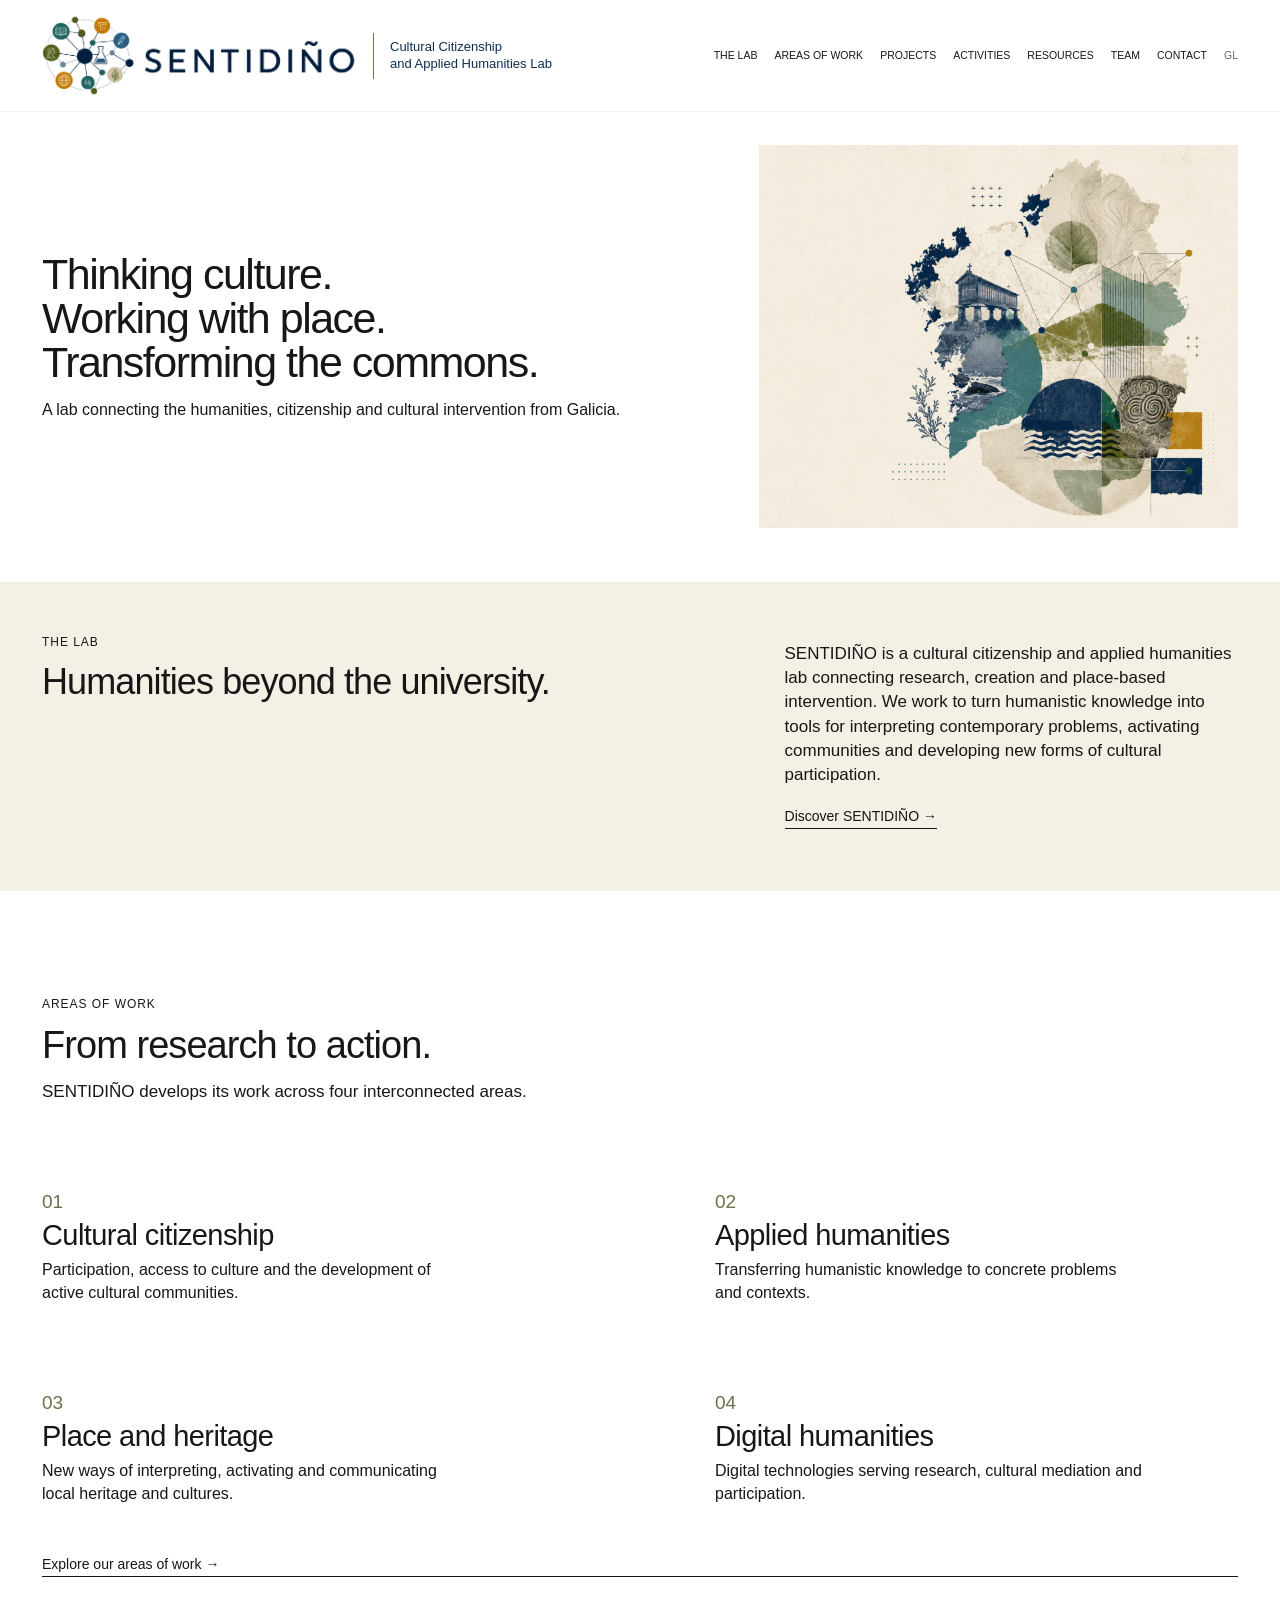
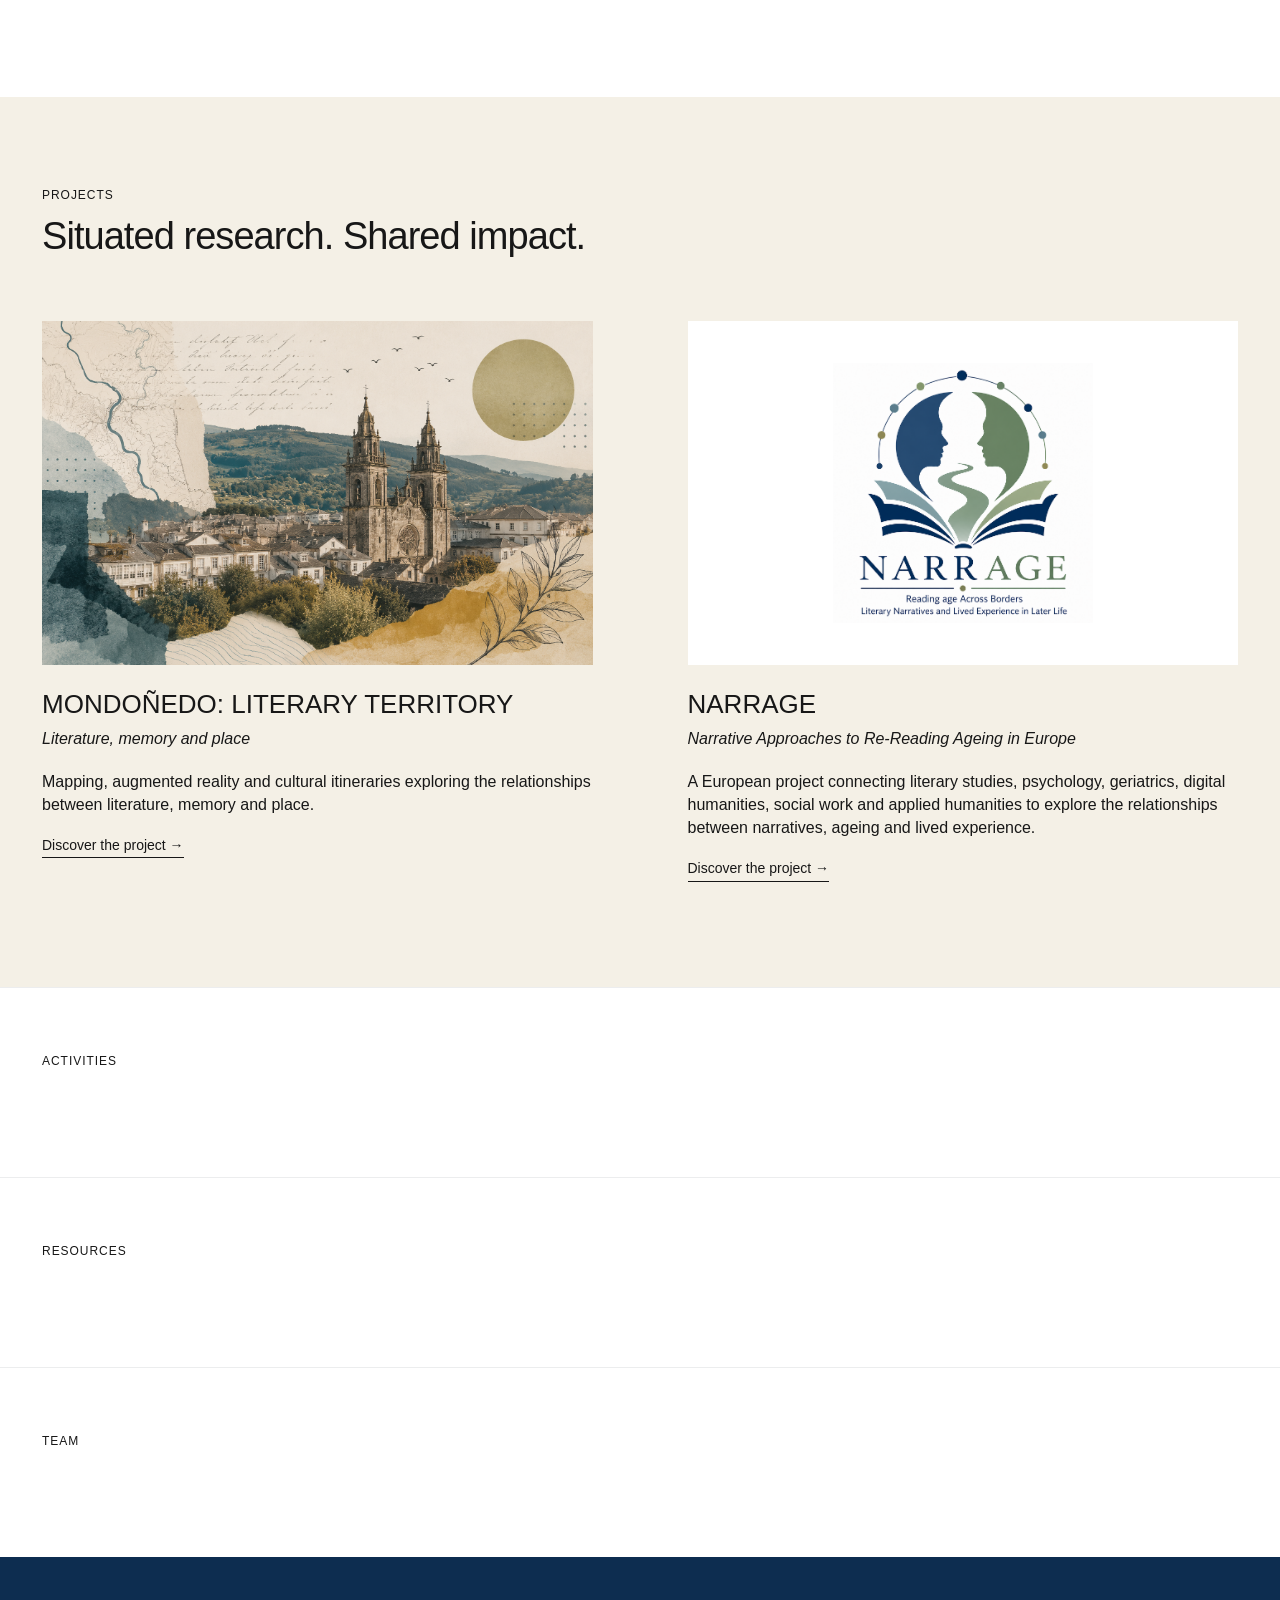
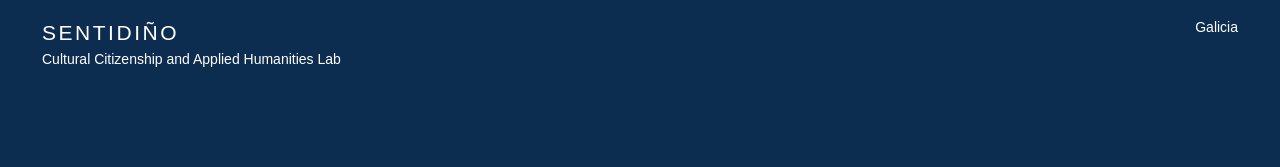
==== en/index.html @ 8ce0cb15 "Add English version" ====
<!DOCTYPE html>
<html lang="en">

<head>
  <meta charset="UTF-8">
  <meta name="viewport" content="width=device-width, initial-scale=1.0">

  <title>SENTIDIÑO | Cultural Citizenship and Applied Humanities Lab</title>

  <meta
    name="description"
    content="SENTIDIÑO is a cultural citizenship and applied humanities lab connecting research, creation and place-based intervention."
  >

  <link rel="canonical" href="https://sentidinholab.github.io/en/">

  <link
    rel="alternate"
    hreflang="gl"
    href="https://sentidinholab.github.io/"
  >

  <link
    rel="alternate"
    hreflang="en"
    href="https://sentidinholab.github.io/en/"
  >

  <link rel="stylesheet" href="../styles.css">
</head>


<body>

  <!-- =====================================================
       HEADER
       ===================================================== -->

  <header class="site-header">

    <div class="header-inner">

      <a
        class="brand"
        href="#home"
        aria-label="SENTIDIÑO — Home"
      >

        <img
          class="brand-logo"
          src="../assets/images/Logo_SENTIDINO_marca_final.png"
          alt="SENTIDIÑO"
        >

        <span
          class="brand-divider"
          aria-hidden="true"
        ></span>

        <span class="brand-subtitle">
          Cultural Citizenship<br>
          and Applied Humanities Lab
        </span>

      </a>


      <nav
        class="main-nav"
        aria-label="Main navigation"
      >

        <a href="#laboratory">
          THE LAB
        </a>

        <a href="#work">
          AREAS OF WORK
        </a>

        <a href="#projects">
          PROJECTS
        </a>

        <a href="#activities">
          ACTIVITIES
        </a>

        <a href="#resources">
          RESOURCES
        </a>

        <a href="#team">
          TEAM
        </a>

        <a href="#contact">
          CONTACT
        </a>

        <a
          href="../"
          class="language"
          aria-label="Versión en galego"
        >
          GL
        </a>

      </nav>

    </div>

  </header>


  <!-- =====================================================
       MAIN CONTENT
       ===================================================== -->

  <main id="home">


    <!-- ===================================================
         HERO
         =================================================== -->

    <section class="hero">

      <div class="hero-text">

        <h1>

          <span class="hero-line">
            Thinking culture.
          </span>

          <span class="hero-line">
            Working with place.
          </span>

          <span class="hero-line">
            Transforming the commons.
          </span>

        </h1>

        <p>
          A lab connecting the humanities, citizenship and cultural intervention
          from Galicia.
        </p>

      </div>


      <div class="hero-visual">

        <img
          class="hero-image"
          src="../assets/images/hero-galicia.png"
          alt="Visual collage on culture, place and the humanities in Galicia"
        >

      </div>

    </section>


    <!-- ===================================================
         THE LAB
         =================================================== -->

    <section
      id="laboratory"
      class="section section-tinted laboratory-section"
    >

      <div class="section-heading">

        <p class="eyebrow">
          THE LAB
        </p>

        <h2>
          Humanities beyond the university.
        </h2>

      </div>


      <div class="section-content">

        <p>
          SENTIDIÑO is a cultural citizenship and applied humanities lab
          connecting research, creation and place-based intervention.
          We work to turn humanistic knowledge into tools for interpreting
          contemporary problems, activating communities and developing
          new forms of cultural participation.
        </p>

        <a
          class="text-link"
          href="#laboratory"
        >
          Discover SENTIDIÑO →
        </a>

      </div>

    </section>


    <!-- ===================================================
         AREAS OF WORK
         =================================================== -->

    <section
      id="work"
      class="section work-section"
    >

      <div class="section-intro">

        <p class="eyebrow">
          AREAS OF WORK
        </p>

        <h2>
          From research to action.
        </h2>

        <p>
          SENTIDIÑO develops its work across four interconnected areas.
        </p>

      </div>


      <div class="work-grid">

        <article class="work-item">

          <span class="number">
            01
          </span>

          <h3>
            Cultural citizenship
          </h3>

          <p>
            Participation, access to culture and the development of active cultural communities.
          </p>

        </article>


        <article class="work-item">

          <span class="number">
            02
          </span>

          <h3>
            Applied humanities
          </h3>

          <p>
            Transferring humanistic knowledge to concrete problems and contexts.
          </p>

        </article>


        <article class="work-item">

          <span class="number">
            03
          </span>

          <h3>
            Place and heritage
          </h3>

          <p>
            New ways of interpreting, activating and communicating local heritage and cultures.
          </p>

        </article>


        <article class="work-item">

          <span class="number">
            04
          </span>

          <h3>
            Digital humanities
          </h3>

          <p>
            Digital technologies serving research, cultural mediation and participation.
          </p>

        </article>

      </div>


      <a
        class="text-link"
        href="#work"
      >
        Explore our areas of work →
      </a>

    </section>


    <!-- ===================================================
         PROJECTS
         =================================================== -->

    <section
      id="projects"
      class="section section-tinted projects-section"
    >

      <div class="section-intro">

        <p class="eyebrow">
          PROJECTS
        </p>

        <h2>
          Situated research. Shared impact.
        </h2>

      </div>


      <div class="projects-grid">


        <!-- MONDOÑEDO -->

        <article class="project">

          <img
            class="project-image mondo"
            src="../assets/images/mondonhedo.jpg"
            alt="Mondoñedo: Literary Territory"
            loading="lazy"
          >

          <h3>
            MONDOÑEDO: LITERARY TERRITORY
          </h3>

          <p class="project-subtitle">
            Literature, memory and place
          </p>

          <p>
            Mapping, augmented reality and cultural itineraries
            exploring the relationships between literature, memory and place.
          </p>

          <a
            class="text-link"
            href="#projects"
          >
            Discover the project →
          </a>

        </article>


        <!-- NARRAGE -->

        <article class="project">

          <img
            class="project-image narrage"
            src="../assets/images/Logo_NARRAGE.png"
            alt="NARRAGE — Narrative Approaches to Re-Reading Ageing in Europe"
            loading="lazy"
          >

          <h3>
            NARRAGE
          </h3>

          <p class="project-subtitle">
            Narrative Approaches to Re-Reading Ageing in Europe
          </p>

          <p>
            A European project connecting literary studies, psychology,
            geriatrics, digital humanities, social work and applied humanities
            to explore the relationships between narratives, ageing and lived experience.
          </p>

          <a
            class="text-link"
            href="#projects"
          >
            Discover the project →
          </a>

        </article>

      </div>

    </section>


    <!-- ===================================================
         ACTIVITIES
         =================================================== -->

    <section
      id="activities"
      class="placeholder-section"
    >

      <p class="eyebrow">
        ACTIVITIES
      </p>

    </section>


    <!-- ===================================================
         RESOURCES
         =================================================== -->

    <section
      id="resources"
      class="placeholder-section"
    >

      <p class="eyebrow">
        RESOURCES
      </p>

    </section>


    <!-- ===================================================
         TEAM
         =================================================== -->

    <section
      id="team"
      class="placeholder-section"
    >

      <p class="eyebrow">
        TEAM
      </p>

    </section>

  </main>


  <!-- =====================================================
       FOOTER
       ===================================================== -->

  <footer
    id="contact"
    class="site-footer"
  >

    <div>

      <strong>
        SENTIDIÑO
      </strong>

      <br>

      Cultural Citizenship and Applied Humanities Lab

    </div>


    <div>
      Galicia
    </div>

  </footer>


</body>

</html>
---- styles.css ----
/* =========================================================
   SENTIDIÑO
   Laboratorio de cidadanía cultural e humanidades aplicadas
   ========================================================= */

:root {
  --text: #171717;
  --muted: #68706a;

  --cream: #f4f0e6;

  --olive: #69744c;
  --teal: #477b78;
  --ochre: #c48b1e;
  --navy: #0d2d50;

  --max-width: 1360px;
  --side-padding: 42px;
}


/* =========================================================
   RESET
   ========================================================= */

*,
*::before,
*::after {
  box-sizing: border-box;
}

html {
  scroll-behavior: smooth;
}

body {
  margin: 0;
  color: var(--text);
  background: #ffffff;

  font-family:
    "Avenir Next",
    Avenir,
    "Segoe UI",
    Helvetica,
    Arial,
    sans-serif;

  font-size: 16px;
  line-height: 1.45;

  -webkit-font-smoothing: antialiased;
  text-rendering: optimizeLegibility;
}

img {
  display: block;
  max-width: 100%;
}

a {
  color: inherit;
  text-decoration: none;
}

p {
  margin-top: 0;
}


/* =========================================================
   HEADER
   ========================================================= */

.site-header {
  position: sticky;
  top: 0;
  z-index: 1000;

  width: 100%;

  background: rgba(255, 255, 255, 0.98);

  border-bottom: 1px solid rgba(17, 27, 43, 0.06);

  backdrop-filter: blur(10px);
}

.header-inner {
  width: min(100%, var(--max-width));
  min-height: 108px;

  margin: 0 auto;

  padding: 14px var(--side-padding);

  display: flex;
  align-items: center;
  justify-content: space-between;

  gap: 32px;
}


/* =========================================================
   MARCA
   ========================================================= */

.brand {
  flex: 0 0 auto;

  display: flex;
  align-items: center;

  gap: 16px;
}

.brand-logo {
  display: block;

  width: 315px;
  height: auto;

  flex: 0 0 auto;
}

.brand-divider {
  display: block;

  width: 1px;
  height: 46px;

  flex: 0 0 1px;

  background: var(--olive);
}

.brand-subtitle {
  display: block;

  width: 210px;

  color: var(--navy);

  font-size: 13px;
  font-weight: 400;

  line-height: 1.25;
}


/* =========================================================
   NAVEGACIÓN
   ========================================================= */

.main-nav {
  flex: 1 1 auto;

  display: flex;
  align-items: center;
  justify-content: flex-end;

  gap: 17px;

  font-size: 10.5px;
  font-weight: 500;

  white-space: nowrap;
}

.main-nav a {
  position: relative;

  transition:
    color 0.2s ease,
    opacity 0.2s ease;
}

.main-nav a:not(.language)::after {
  content: "";

  position: absolute;

  left: 0;
  bottom: -7px;

  width: 100%;
  height: 1px;

  background: var(--olive);

  transform: scaleX(0);
  transform-origin: left;

  transition: transform 0.22s ease;
}

.main-nav a:hover {
  color: var(--olive);
}

.main-nav a:hover::after {
  transform: scaleX(1);
}

.main-nav .language {
  color: var(--muted);
}


/* =========================================================
   HERO
   ========================================================= */

.hero {
  width: min(100%, var(--max-width));
  min-height: 470px;

  margin: 0 auto;

  padding:
    24px
    var(--side-padding)
    46px;

  display: grid;

  grid-template-columns:
    minmax(0, 1.14fr)
    minmax(0, 0.86fr);

  align-items: center;

  gap: 82px;
}

.hero-text {
  width: 100%;
  max-width: 650px;
}

.hero h1 {
  margin: 0;

  font-size: 43px;
  font-weight: 400;

  line-height: 1.025;
  letter-spacing: -0.035em;
}

.hero-line {
  display: block;
  white-space: nowrap;
}

.hero-text > p {
  max-width: 625px;

  margin: 14px 0 0;

  font-size: 16px;
  line-height: 1.35;
}

.hero-visual {
  width: 100%;

  display: flex;
  align-items: center;
  justify-content: flex-end;
}

.hero-image {
  display: block;

  width: 100%;
  max-width: 495px;

  height: auto;
}


/* =========================================================
   SECCIÓNS XERAIS
   ========================================================= */

.section {
  width: 100%;

  padding: 74px var(--side-padding);
}

.section > * {
  width: min(
    100%,
    calc(var(--max-width) - (2 * var(--side-padding)))
  );

  margin-left: auto;
  margin-right: auto;
}

.section-tinted {
  background: var(--cream);
}


/* =========================================================
   TÍTULOS
   ========================================================= */

.eyebrow {
  margin: 0 0 11px;

  font-size: 12px;
  font-weight: 500;

  letter-spacing: 0.08em;
  text-transform: uppercase;
}

.section h2 {
  margin: 0;

  font-size: 38px;
  font-weight: 400;

  line-height: 1.08;
  letter-spacing: -0.025em;
}


/* =========================================================
   ENLACES
   ========================================================= */

.text-link {
  display: inline-block;

  margin-top: 19px;
  padding-bottom: 2px;

  font-size: 14px;

  border-bottom: 1px solid currentColor;

  transition:
    color 0.2s ease,
    transform 0.2s ease;
}

.text-link:hover {
  color: var(--olive);
  transform: translateX(3px);
}


/* =========================================================
   O LABORATORIO
   ========================================================= */

.laboratory-section {
  width: 100%;

  padding:
    52px
    max(
      var(--side-padding),
      calc((100vw - var(--max-width)) / 2 + var(--side-padding))
    )
    62px;

  display: grid;

  grid-template-columns:
    minmax(0, 1.18fr)
    minmax(0, 0.82fr);

  gap: 90px;

  background: var(--cream);
}

.laboratory-section > * {
  width: auto;
  margin: 0;
}

.laboratory-section .section-heading {
  align-self: start;
  min-width: 0;
}

.laboratory-section .section-heading h2 {
  font-size: 36px;
  line-height: 1.08;
  white-space: nowrap;
}

.section-content {
  max-width: 590px;

  align-self: start;

  padding-top: 8px;
}

.section-content p {
  margin-bottom: 0;

  font-size: 17px;
  line-height: 1.42;
}


/* =========================================================
   LIÑAS DE TRABALLO
   ========================================================= */

.work-section {
  padding-top: 105px;
  padding-bottom: 120px;
}

.section-intro {
  margin-bottom: 84px;
}

.section-intro > p:last-child {
  max-width: 700px;

  margin: 14px 0 0;

  font-size: 17px;
}

.work-grid {
  display: grid;

  grid-template-columns:
    repeat(2, minmax(0, 1fr));

  column-gap: 150px;
  row-gap: 85px;

  margin-bottom: 30px;
}

.work-item {
  max-width: 490px;
}

.number {
  display: block;

  margin-bottom: 4px;

  color: var(--olive);

  font-size: 19px;
}

.work-item h3 {
  margin: 0 0 6px;

  font-size: 29px;
  font-weight: 400;

  line-height: 1.1;
  letter-spacing: -0.02em;
}

.work-item p {
  max-width: 430px;

  margin: 0;

  font-size: 16px;
  line-height: 1.45;
}


/* =========================================================
   PROXECTOS
   ========================================================= */

.projects-section {
  padding-top: 90px;
  padding-bottom: 105px;
}

.projects-section .section-intro {
  margin-bottom: 64px;
}

.projects-grid {
  display: grid;

  grid-template-columns:
    repeat(2, minmax(0, 1fr));

  gap: 95px;
}

.project {
  min-width: 0;
}

.project-image {
  width: 100%;
  aspect-ratio: 16 / 10;

  margin-bottom: 25px;

  object-fit: cover;
}

.project-image.narrage {
  object-fit: contain;

  padding: 42px;

  background: #ffffff;
}

.project h3 {
  margin: 0 0 7px;

  font-size: 26px;
  font-weight: 400;

  line-height: 1.15;
}

.project-subtitle {
  margin-bottom: 20px;

  font-size: 16px;
  font-style: italic;
}

.project > p:not(.project-subtitle) {
  max-width: 570px;

  margin-bottom: 0;

  font-size: 16px;
  line-height: 1.45;
}


/* =========================================================
   PLACEHOLDERS
   ========================================================= */

.placeholder-section {
  min-height: 190px;

  padding:
    65px
    max(
      var(--side-padding),
      calc((100vw - var(--max-width)) / 2 + var(--side-padding))
    );

  border-top: 1px solid rgba(17, 27, 43, 0.08);
}


/* =========================================================
   FOOTER
   ========================================================= */

.site-footer {
  min-height: 210px;

  padding:
    60px
    max(
      var(--side-padding),
      calc((100vw - var(--max-width)) / 2 + var(--side-padding))
    );

  display: flex;
  justify-content: space-between;

  gap: 40px;

  background: var(--navy);
  color: #ffffff;

  font-size: 14px;
  line-height: 1.55;
}

.site-footer strong {
  font-size: 21px;
  font-weight: 500;

  letter-spacing: 0.12em;
}


/* =========================================================
   TABLET
   ========================================================= */

@media (max-width: 1180px) {

  :root {
    --side-padding: 36px;
  }

  .header-inner {
    flex-direction: column;
    align-items: flex-start;

    gap: 14px;

    padding-top: 14px;
    padding-bottom: 16px;
  }

  .brand-logo {
    width: 300px;
  }

  .brand-subtitle {
    font-size: 12.5px;
  }

  .main-nav {
    width: 100%;

    justify-content: flex-start;

    flex-wrap: wrap;

    row-gap: 13px;
  }

  .hero {
    gap: 55px;

    padding-top: 32px;
  }

  .hero h1 {
    font-size: 40px;
  }

  .laboratory-section .section-heading h2 {
    white-space: normal;
  }

}


/* =========================================================
   TABLET PEQUENA
   ========================================================= */

@media (max-width: 900px) {

  .hero {
    min-height: auto;

    grid-template-columns: 1fr;

    gap: 42px;

    padding-top: 48px;
    padding-bottom: 68px;
  }

  .hero-line {
    white-space: normal;
  }

  .hero-visual {
    justify-content: flex-start;
  }

  .hero-image {
    width: min(100%, 620px);
    max-width: 620px;
  }

  .laboratory-section {
    grid-template-columns: 1fr;

    gap: 38px;

    padding-top: 58px;
    padding-bottom: 65px;
  }

  .laboratory-section .section-heading h2 {
    white-space: normal;
  }

  .work-grid,
  .projects-grid {
    grid-template-columns: 1fr;
  }

  .work-grid {
    row-gap: 60px;
  }

  .project {
    max-width: 720px;
  }

}


/* =========================================================
   MÓBIL
   ========================================================= */

@media (max-width: 620px) {

  :root {
    --side-padding: 24px;
  }

  .header-inner {
    min-height: 88px;

    padding-top: 12px;
    padding-bottom: 12px;
  }

  .brand {
    width: 100%;

    gap: 9px;
  }

  .brand-logo {
    width: 205px;
  }

  .brand-divider {
    height: 35px;
  }

  .brand-subtitle {
    width: auto;

    font-size: 9px;
  }

  .main-nav {
    display: none;
  }

  .hero {
    padding-top: 40px;
    padding-bottom: 58px;

    gap: 36px;
  }

  .hero h1 {
    font-size: clamp(34px, 9.5vw, 42px);
  }

  .hero-line {
    white-space: normal;
  }

  .hero-text > p {
    margin-top: 18px;

    font-size: 16px;
  }

  .section {
    padding-top: 65px;
    padding-bottom: 65px;
  }

  .section h2 {
    font-size: 34px;
  }

  .laboratory-section .section-heading h2 {
    font-size: 34px;
    white-space: normal;
  }

  .section-intro {
    margin-bottom: 58px;
  }

  .project-image.narrage {
    padding: 25px;
  }

  .site-footer {
    flex-direction: column;

    padding: 50px var(--side-padding);
  }

}
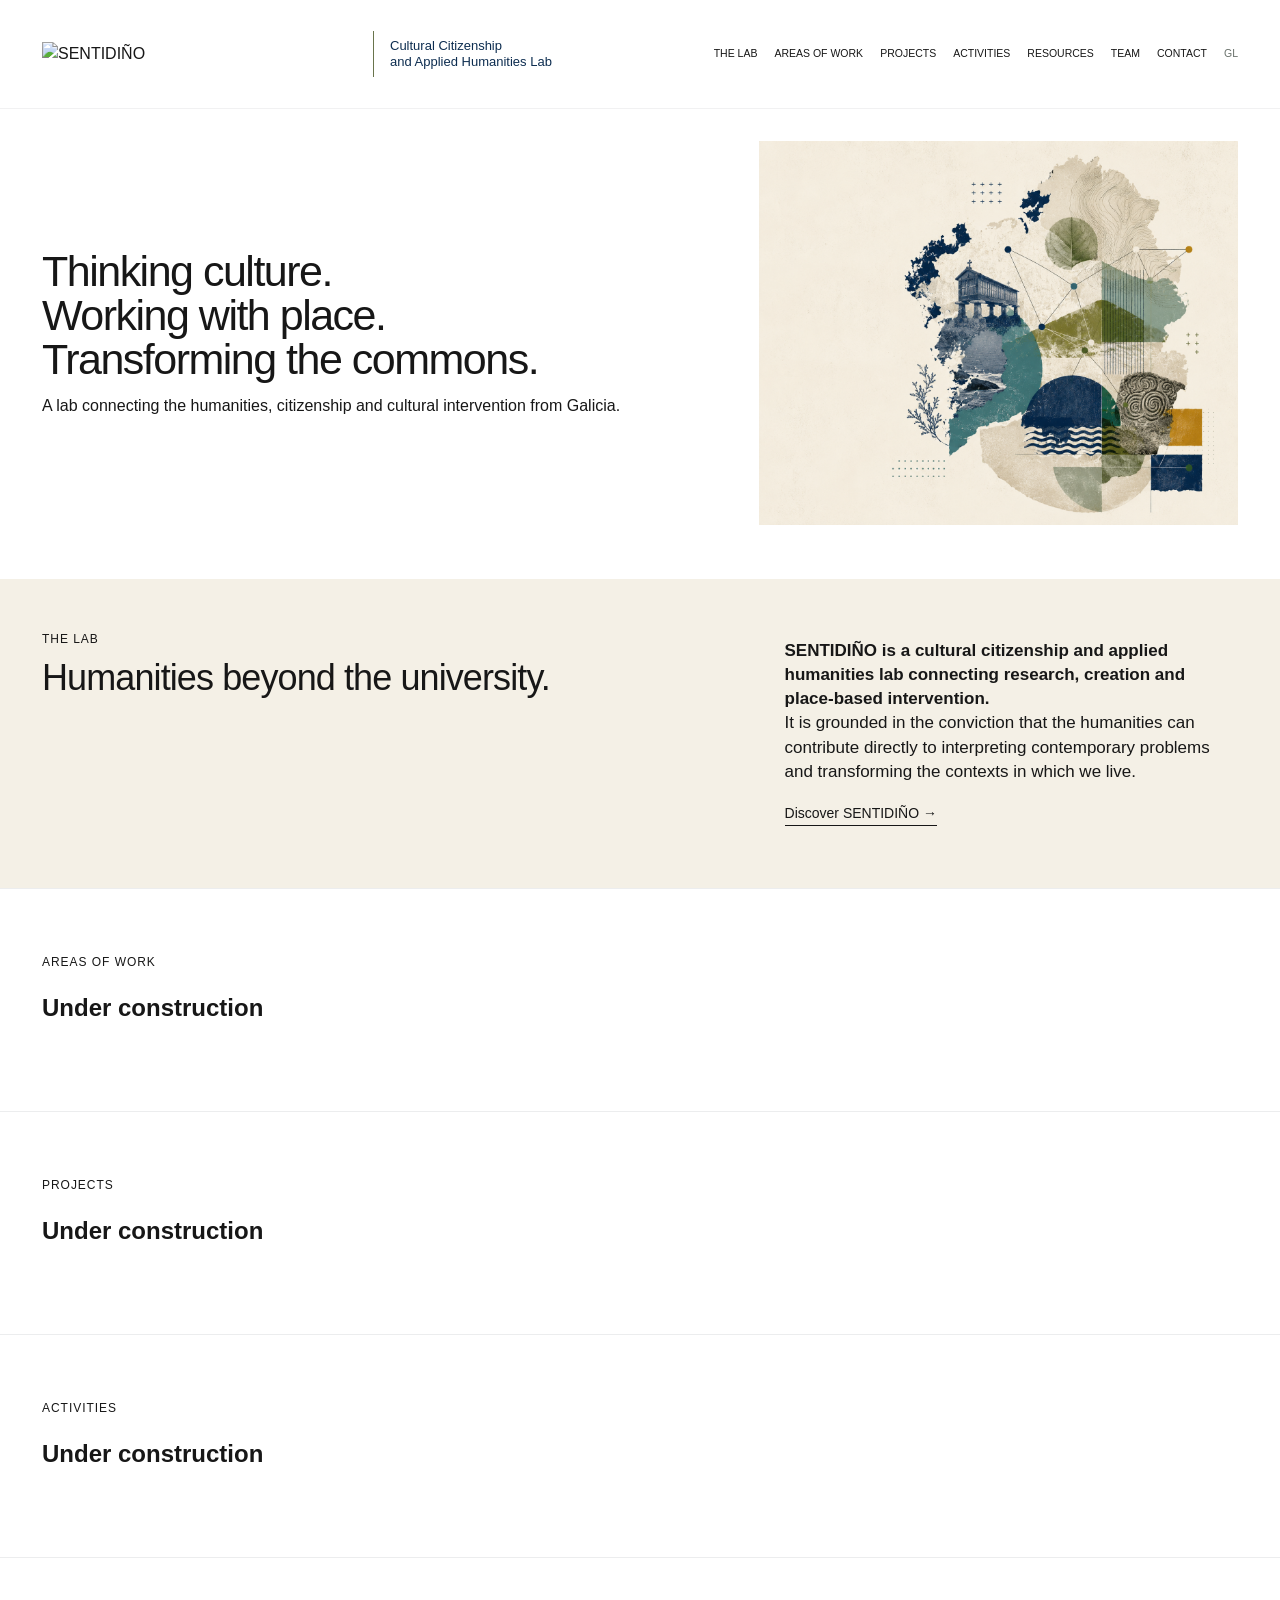
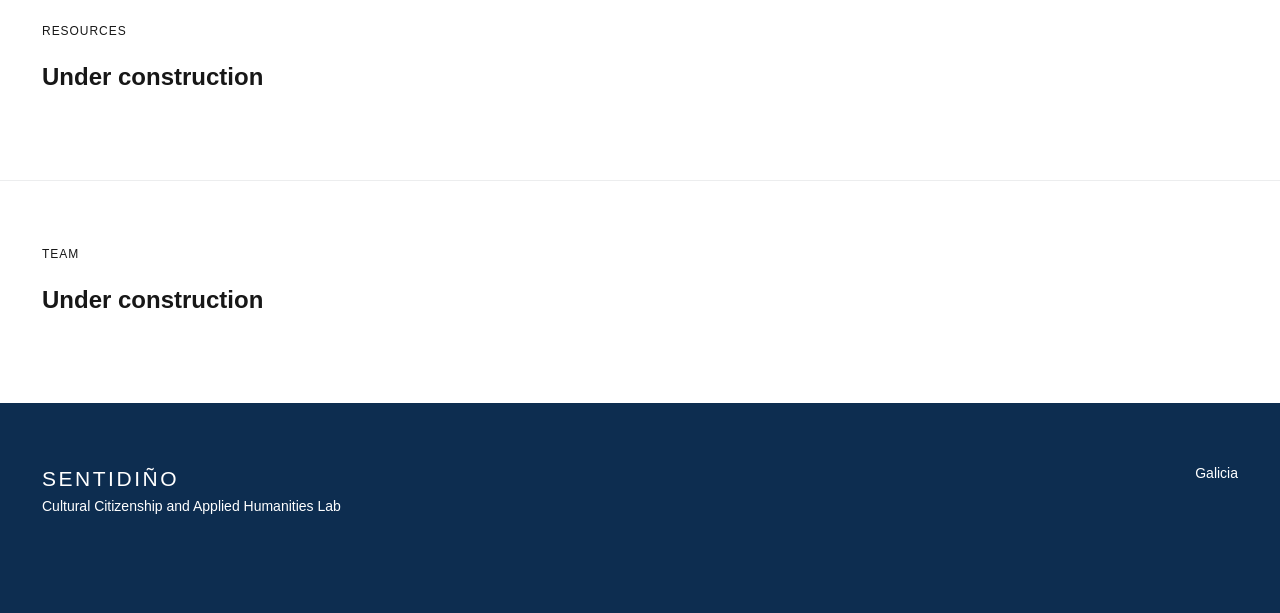
==== commit 20d7b770: "Update index.html" ====
--- a/en/index.html
+++ b/en/index.html
@@ -13,49 +13,26 @@
   >
 
   <link rel="canonical" href="https://sentidinholab.github.io/en/">
-
-  <link
-    rel="alternate"
-    hreflang="gl"
-    href="https://sentidinholab.github.io/"
-  >
-
-  <link
-    rel="alternate"
-    hreflang="en"
-    href="https://sentidinholab.github.io/en/"
-  >
+  <link rel="alternate" hreflang="gl" href="https://sentidinholab.github.io/">
+  <link rel="alternate" hreflang="en" href="https://sentidinholab.github.io/en/">
 
   <link rel="stylesheet" href="../styles.css">
 </head>
 
-
 <body>
 
-  <!-- =====================================================
-       HEADER
-       ===================================================== -->
-
   <header class="site-header">
-
     <div class="header-inner">
 
-      <a
-        class="brand"
-        href="#home"
-        aria-label="SENTIDIÑO — Home"
-      >
+      <a class="brand" href="#home" aria-label="SENTIDIÑO — Home">
 
         <img
           class="brand-logo"
-          src="../assets/images/Logo_SENTIDINO_marca_final.png"
+          src="../assets/images/Logo_SENTIDINO_marca_tight.png"
           alt="SENTIDIÑO"
         >
 
-        <span
-          class="brand-divider"
-          aria-hidden="true"
-        ></span>
+        <span class="brand-divider" aria-hidden="true"></span>
 
         <span class="brand-subtitle">
           Cultural Citizenship<br>
@@ -64,84 +41,30 @@
 
       </a>
 
-
-      <nav
-        class="main-nav"
-        aria-label="Main navigation"
-      >
-
-        <a href="#laboratory">
-          THE LAB
-        </a>
-
-        <a href="#work">
-          AREAS OF WORK
-        </a>
-
-        <a href="#projects">
-          PROJECTS
-        </a>
-
-        <a href="#activities">
-          ACTIVITIES
-        </a>
-
-        <a href="#resources">
-          RESOURCES
-        </a>
-
-        <a href="#team">
-          TEAM
-        </a>
-
-        <a href="#contact">
-          CONTACT
-        </a>
-
-        <a
-          href="../"
-          class="language"
-          aria-label="Versión en galego"
-        >
-          GL
-        </a>
-
+      <nav class="main-nav" aria-label="Main navigation">
+        <a href="#laboratory">THE LAB</a>
+        <a href="#work">AREAS OF WORK</a>
+        <a href="#projects">PROJECTS</a>
+        <a href="#activities">ACTIVITIES</a>
+        <a href="#resources">RESOURCES</a>
+        <a href="#team">TEAM</a>
+        <a href="#contact">CONTACT</a>
+        <a href="../" class="language" aria-label="Versión en galego">GL</a>
       </nav>
 
     </div>
-
   </header>
 
-
-  <!-- =====================================================
-       MAIN CONTENT
-       ===================================================== -->
-
   <main id="home">
 
-
-    <!-- ===================================================
-         HERO
-         =================================================== -->
-
     <section class="hero">
 
       <div class="hero-text">
 
         <h1>
-
-          <span class="hero-line">
-            Thinking culture.
-          </span>
-
-          <span class="hero-line">
-            Working with place.
-          </span>
-
-          <span class="hero-line">
-            Transforming the commons.
-          </span>
-
+          <span class="hero-line">Thinking culture.</span>
+          <span class="hero-line">Working with place.</span>
+          <span class="hero-line">Transforming the commons.</span>
         </h1>
 
         <p>
@@ -151,23 +74,16 @@
 
       </div>
 
-
       <div class="hero-visual">
-
         <img
           class="hero-image"
           src="../assets/images/hero-galicia.png"
           alt="Visual collage on culture, place and the humanities in Galicia"
         >
-
-      </div>
-
-    </section>
-
-
-    <!-- ===================================================
-         THE LAB
-         =================================================== -->
+      </div>
+
+    </section>
+
 
     <section
       id="laboratory"
@@ -186,21 +102,22 @@
 
       </div>
 
-
       <div class="section-content">
 
         <p>
-          SENTIDIÑO is a cultural citizenship and applied humanities lab
-          connecting research, creation and place-based intervention.
-          We work to turn humanistic knowledge into tools for interpreting
-          contemporary problems, activating communities and developing
-          new forms of cultural participation.
-        </p>
-
-        <a
-          class="text-link"
-          href="#laboratory"
-        >
+          <strong>
+            SENTIDIÑO is a cultural citizenship and applied humanities lab
+            connecting research, creation and place-based intervention.
+          </strong>
+        </p>
+
+        <p>
+          It is grounded in the conviction that the humanities can contribute
+          directly to interpreting contemporary problems and transforming
+          the contexts in which we live.
+        </p>
+
+        <a class="text-link" href="lab/">
           Discover SENTIDIÑO →
         </a>
 
@@ -209,291 +126,89 @@
     </section>
 
 
-    <!-- ===================================================
-         AREAS OF WORK
-         =================================================== -->
-
-    <section
-      id="work"
-      class="section work-section"
-    >
-
-      <div class="section-intro">
-
-        <p class="eyebrow">
-          AREAS OF WORK
-        </p>
-
-        <h2>
-          From research to action.
-        </h2>
-
-        <p>
-          SENTIDIÑO develops its work across four interconnected areas.
-        </p>
-
-      </div>
-
-
-      <div class="work-grid">
-
-        <article class="work-item">
-
-          <span class="number">
-            01
-          </span>
-
-          <h3>
-            Cultural citizenship
-          </h3>
-
-          <p>
-            Participation, access to culture and the development of active cultural communities.
-          </p>
-
-        </article>
-
-
-        <article class="work-item">
-
-          <span class="number">
-            02
-          </span>
-
-          <h3>
-            Applied humanities
-          </h3>
-
-          <p>
-            Transferring humanistic knowledge to concrete problems and contexts.
-          </p>
-
-        </article>
-
-
-        <article class="work-item">
-
-          <span class="number">
-            03
-          </span>
-
-          <h3>
-            Place and heritage
-          </h3>
-
-          <p>
-            New ways of interpreting, activating and communicating local heritage and cultures.
-          </p>
-
-        </article>
-
-
-        <article class="work-item">
-
-          <span class="number">
-            04
-          </span>
-
-          <h3>
-            Digital humanities
-          </h3>
-
-          <p>
-            Digital technologies serving research, cultural mediation and participation.
-          </p>
-
-        </article>
-
-      </div>
-
-
-      <a
-        class="text-link"
-        href="#work"
-      >
-        Explore our areas of work →
-      </a>
-
-    </section>
-
-
-    <!-- ===================================================
-         PROJECTS
-         =================================================== -->
-
-    <section
-      id="projects"
-      class="section section-tinted projects-section"
-    >
-
-      <div class="section-intro">
-
-        <p class="eyebrow">
-          PROJECTS
-        </p>
-
-        <h2>
-          Situated research. Shared impact.
-        </h2>
-
-      </div>
-
-
-      <div class="projects-grid">
-
-
-        <!-- MONDOÑEDO -->
-
-        <article class="project">
-
-          <img
-            class="project-image mondo"
-            src="../assets/images/mondonhedo.jpg"
-            alt="Mondoñedo: Literary Territory"
-            loading="lazy"
-          >
-
-          <h3>
-            MONDOÑEDO: LITERARY TERRITORY
-          </h3>
-
-          <p class="project-subtitle">
-            Literature, memory and place
-          </p>
-
-          <p>
-            Mapping, augmented reality and cultural itineraries
-            exploring the relationships between literature, memory and place.
-          </p>
-
-          <a
-            class="text-link"
-            href="#projects"
-          >
-            Discover the project →
-          </a>
-
-        </article>
-
-
-        <!-- NARRAGE -->
-
-        <article class="project">
-
-          <img
-            class="project-image narrage"
-            src="../assets/images/Logo_NARRAGE.png"
-            alt="NARRAGE — Narrative Approaches to Re-Reading Ageing in Europe"
-            loading="lazy"
-          >
-
-          <h3>
-            NARRAGE
-          </h3>
-
-          <p class="project-subtitle">
-            Narrative Approaches to Re-Reading Ageing in Europe
-          </p>
-
-          <p>
-            A European project connecting literary studies, psychology,
-            geriatrics, digital humanities, social work and applied humanities
-            to explore the relationships between narratives, ageing and lived experience.
-          </p>
-
-          <a
-            class="text-link"
-            href="#projects"
-          >
-            Discover the project →
-          </a>
-
-        </article>
-
-      </div>
-
-    </section>
-
-
-    <!-- ===================================================
-         ACTIVITIES
-         =================================================== -->
-
-    <section
-      id="activities"
-      class="placeholder-section"
-    >
+    <section id="work" class="placeholder-section">
+
+      <p class="eyebrow">
+        AREAS OF WORK
+      </p>
+
+      <h2 class="construction-title">
+        Under construction
+      </h2>
+
+    </section>
+
+
+    <section id="projects" class="placeholder-section">
+
+      <p class="eyebrow">
+        PROJECTS
+      </p>
+
+      <h2 class="construction-title">
+        Under construction
+      </h2>
+
+    </section>
+
+
+    <section id="activities" class="placeholder-section">
 
       <p class="eyebrow">
         ACTIVITIES
       </p>
 
-    </section>
-
-
-    <!-- ===================================================
-         RESOURCES
-         =================================================== -->
-
-    <section
-      id="resources"
-      class="placeholder-section"
-    >
+      <h2 class="construction-title">
+        Under construction
+      </h2>
+
+    </section>
+
+
+    <section id="resources" class="placeholder-section">
 
       <p class="eyebrow">
         RESOURCES
       </p>
 
-    </section>
-
-
-    <!-- ===================================================
-         TEAM
-         =================================================== -->
-
-    <section
-      id="team"
-      class="placeholder-section"
-    >
+      <h2 class="construction-title">
+        Under construction
+      </h2>
+
+    </section>
+
+
+    <section id="team" class="placeholder-section">
 
       <p class="eyebrow">
         TEAM
       </p>
 
+      <h2 class="construction-title">
+        Under construction
+      </h2>
+
     </section>
 
   </main>
 
 
-  <!-- =====================================================
-       FOOTER
-       ===================================================== -->
-
-  <footer
-    id="contact"
-    class="site-footer"
-  >
+  <footer id="contact" class="site-footer">
 
     <div>
-
-      <strong>
-        SENTIDIÑO
-      </strong>
-
-      <br>
-
-      Cultural Citizenship and Applied Humanities Lab
-
+      <strong>SENTIDIÑO</strong>
+      <p>
+        Cultural Citizenship and Applied Humanities Lab
+      </p>
     </div>
 
-
     <div>
-      Galicia
+      <p>
+        Galicia
+      </p>
     </div>
 
   </footer>
 
-
 </body>
-
 </html>
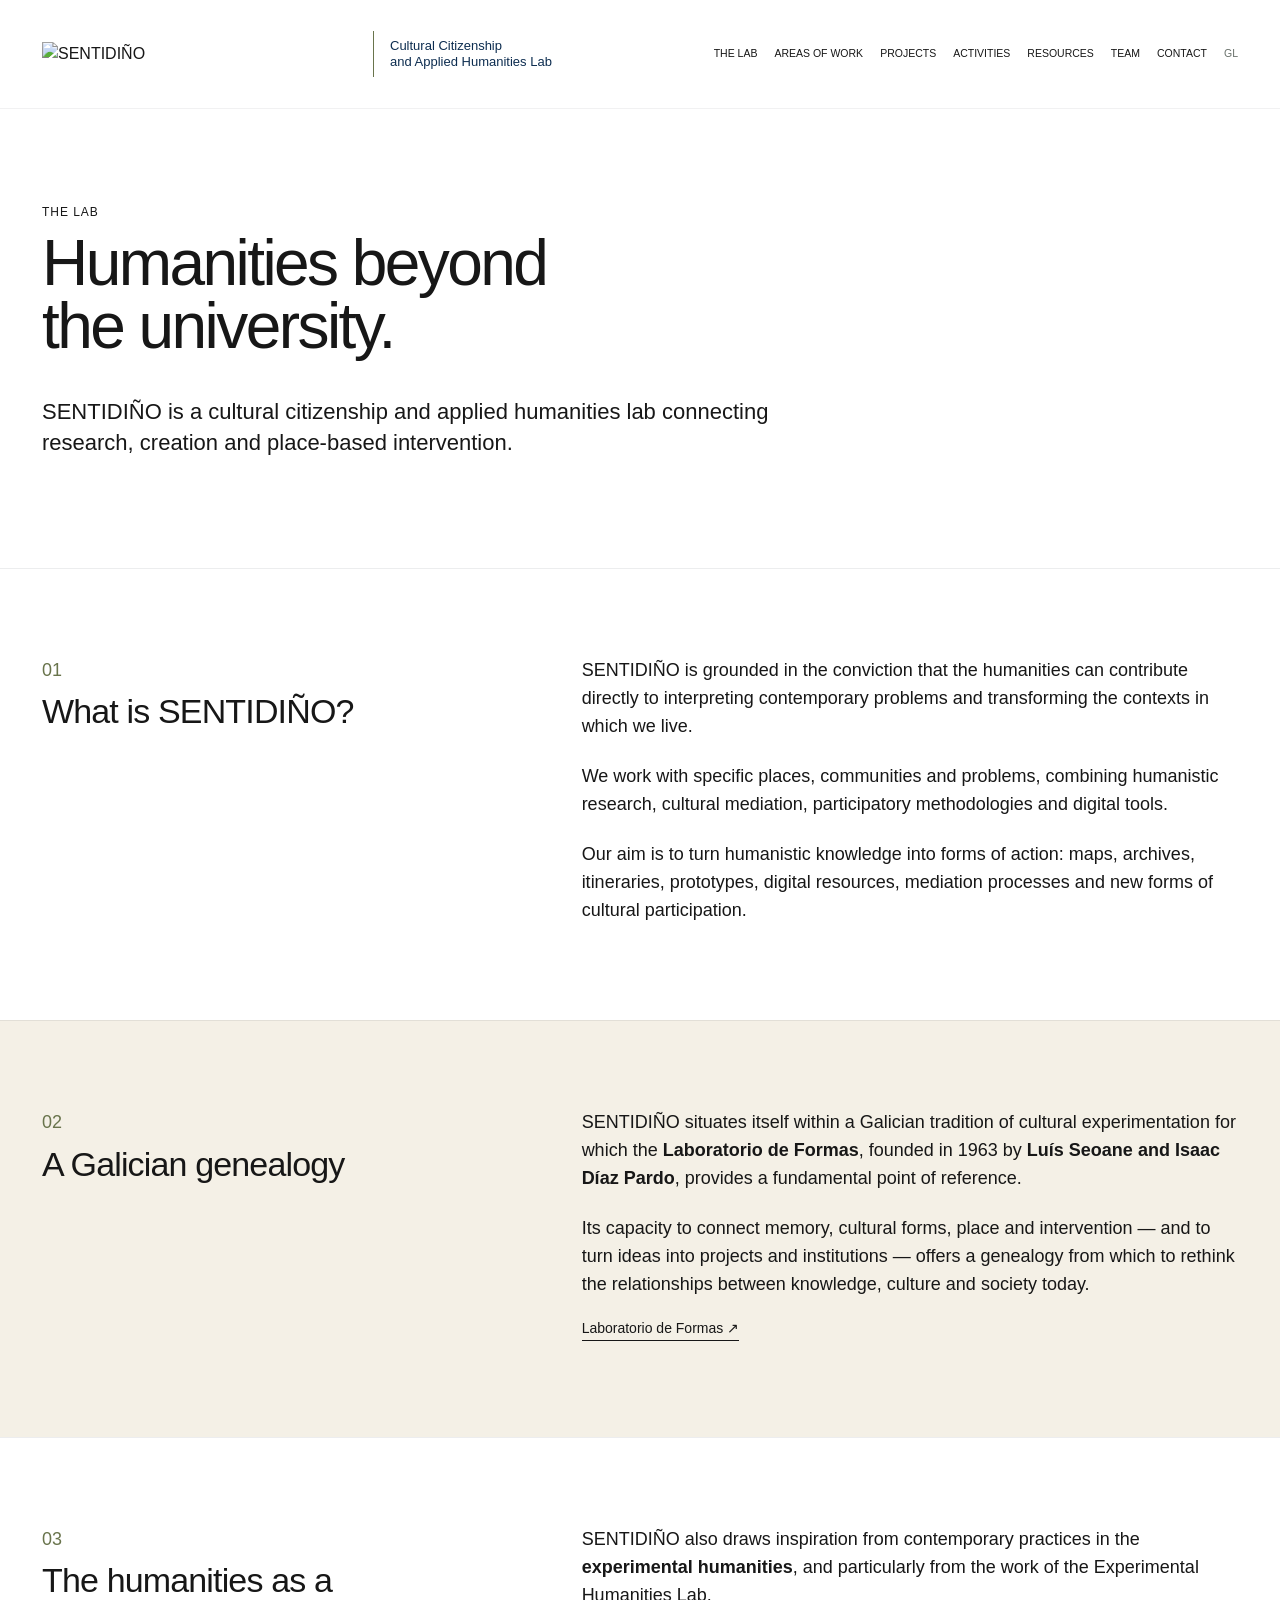
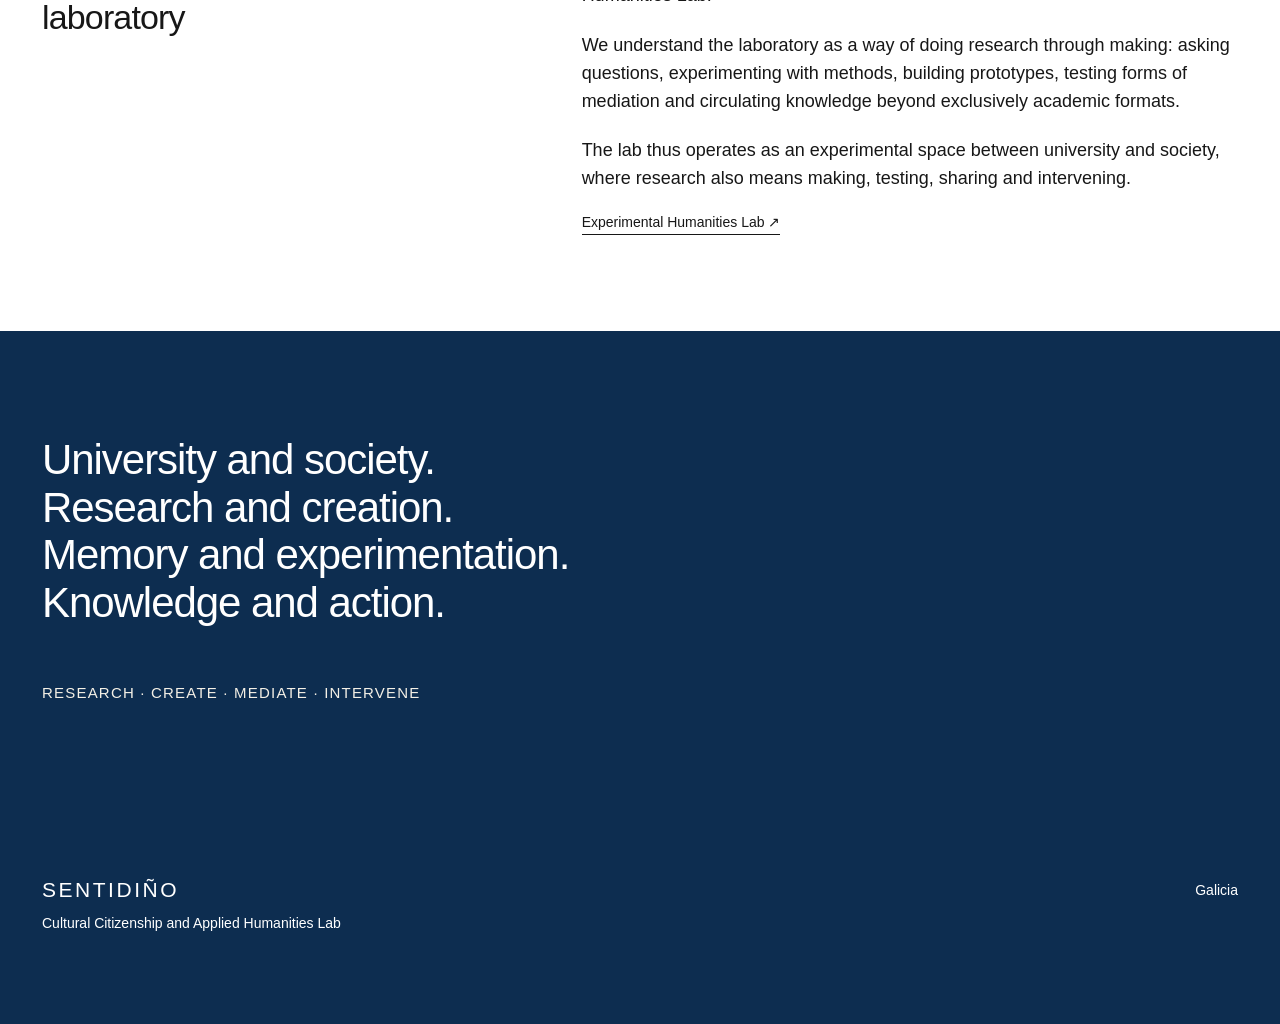
==== commit c911a8e8: "Update Laboratorio de Formas link" ====
--- a/en/index.html
+++ b/en/index.html
@@ -5,34 +5,56 @@
   <meta charset="UTF-8">
   <meta name="viewport" content="width=device-width, initial-scale=1.0">
 
-  <title>SENTIDIÑO | Cultural Citizenship and Applied Humanities Lab</title>
+  <title>The Lab | SENTIDIÑO</title>
 
   <meta
     name="description"
-    content="SENTIDIÑO is a cultural citizenship and applied humanities lab connecting research, creation and place-based intervention."
+    content="Discover SENTIDIÑO, Cultural Citizenship and Applied Humanities Lab."
   >
 
-  <link rel="canonical" href="https://sentidinholab.github.io/en/">
-  <link rel="alternate" hreflang="gl" href="https://sentidinholab.github.io/">
-  <link rel="alternate" hreflang="en" href="https://sentidinholab.github.io/en/">
-
-  <link rel="stylesheet" href="../styles.css">
+  <link rel="canonical" href="https://sentidinholab.github.io/en/lab/">
+
+  <link
+    rel="alternate"
+    hreflang="gl"
+    href="https://sentidinholab.github.io/laboratorio/"
+  >
+
+  <link
+    rel="alternate"
+    hreflang="en"
+    href="https://sentidinholab.github.io/en/lab/"
+  >
+
+  <link rel="stylesheet" href="../../styles.css">
 </head>
 
 <body>
 
+  <!-- =====================================================
+       HEADER
+       ===================================================== -->
+
   <header class="site-header">
+
     <div class="header-inner">
 
-      <a class="brand" href="#home" aria-label="SENTIDIÑO — Home">
+      <a
+        class="brand"
+        href="../../en/"
+        aria-label="SENTIDIÑO — Home"
+      >
 
         <img
           class="brand-logo"
-          src="../assets/images/Logo_SENTIDINO_marca_tight.png"
+          src="../../assets/images/Logo_SENTIDINO_marca_tight.png"
           alt="SENTIDIÑO"
         >
 
-        <span class="brand-divider" aria-hidden="true"></span>
+        <span
+          class="brand-divider"
+          aria-hidden="true"
+        ></span>
 
         <span class="brand-subtitle">
           Cultural Citizenship<br>
@@ -41,174 +63,282 @@
 
       </a>
 
-      <nav class="main-nav" aria-label="Main navigation">
-        <a href="#laboratory">THE LAB</a>
-        <a href="#work">AREAS OF WORK</a>
-        <a href="#projects">PROJECTS</a>
-        <a href="#activities">ACTIVITIES</a>
-        <a href="#resources">RESOURCES</a>
-        <a href="#team">TEAM</a>
-        <a href="#contact">CONTACT</a>
-        <a href="../" class="language" aria-label="Versión en galego">GL</a>
+
+      <nav
+        class="main-nav"
+        aria-label="Main navigation"
+      >
+
+        <a href="../../en/#laboratory">
+          THE LAB
+        </a>
+
+        <a href="../../en/#work">
+          AREAS OF WORK
+        </a>
+
+        <a href="../../en/#projects">
+          PROJECTS
+        </a>
+
+        <a href="../../en/#activities">
+          ACTIVITIES
+        </a>
+
+        <a href="../../en/#resources">
+          RESOURCES
+        </a>
+
+        <a href="../../en/#team">
+          TEAM
+        </a>
+
+        <a href="../../en/#contact">
+          CONTACT
+        </a>
+
+        <a
+          href="../../laboratorio/"
+          class="language"
+          aria-label="Versión en galego"
+        >
+          GL
+        </a>
+
       </nav>
 
     </div>
+
   </header>
 
-  <main id="home">
-
-    <section class="hero">
-
-      <div class="hero-text">
-
-        <h1>
-          <span class="hero-line">Thinking culture.</span>
-          <span class="hero-line">Working with place.</span>
-          <span class="hero-line">Transforming the commons.</span>
-        </h1>
-
-        <p>
-          A lab connecting the humanities, citizenship and cultural intervention
-          from Galicia.
-        </p>
-
-      </div>
-
-      <div class="hero-visual">
-        <img
-          class="hero-image"
-          src="../assets/images/hero-galicia.png"
-          alt="Visual collage on culture, place and the humanities in Galicia"
+
+  <!-- =====================================================
+       CONTENT
+       ===================================================== -->
+
+  <main class="lab-page">
+
+
+    <!-- ===================================================
+         INTRODUCTION
+         =================================================== -->
+
+    <section class="lab-page-intro">
+
+      <p class="eyebrow">
+        THE LAB
+      </p>
+
+      <h1>
+        Humanities beyond<br>
+        the university.
+      </h1>
+
+      <p class="lab-lead">
+        SENTIDIÑO is a cultural citizenship and applied humanities lab
+        connecting research, creation and place-based intervention.
+      </p>
+
+    </section>
+
+
+    <!-- ===================================================
+         01 — WHAT IS SENTIDIÑO?
+         =================================================== -->
+
+    <section class="lab-text-section">
+
+      <div class="lab-text-label">
+
+        <span>
+          01
+        </span>
+
+        <h2>
+          What is SENTIDIÑO?
+        </h2>
+
+      </div>
+
+
+      <div class="lab-text-content">
+
+        <p>
+          SENTIDIÑO is grounded in the conviction that the humanities can
+          contribute directly to interpreting contemporary problems and
+          transforming the contexts in which we live.
+        </p>
+
+        <p>
+          We work with specific places, communities and problems, combining
+          humanistic research, cultural mediation, participatory methodologies
+          and digital tools.
+        </p>
+
+        <p>
+          Our aim is to turn humanistic knowledge into forms of action:
+          maps, archives, itineraries, prototypes, digital resources,
+          mediation processes and new forms of cultural participation.
+        </p>
+
+      </div>
+
+    </section>
+
+
+    <!-- ===================================================
+         02 — A GALICIAN GENEALOGY
+         =================================================== -->
+
+    <section class="lab-text-section lab-text-tinted">
+
+      <div class="lab-text-label">
+
+        <span>
+          02
+        </span>
+
+        <h2>
+          A Galician genealogy
+        </h2>
+
+      </div>
+
+
+      <div class="lab-text-content">
+
+        <p>
+          SENTIDIÑO situates itself within a Galician tradition of cultural
+          experimentation for which the <strong>Laboratorio de Formas</strong>,
+          founded in 1963 by <strong>Luís Seoane and Isaac Díaz Pardo</strong>,
+          provides a fundamental point of reference.
+        </p>
+
+        <p>
+          Its capacity to connect memory, cultural forms, place and
+          intervention — and to turn ideas into projects and institutions —
+          offers a genealogy from which to rethink the relationships between
+          knowledge, culture and society today.
+        </p>
+
+        <a
+          class="text-link"
+          href="https://www.isaacdiazpardo.gal/gl/laboratorio-de-formas"
+          target="_blank"
+          rel="noopener noreferrer"
         >
-      </div>
-
-    </section>
-
-
-    <section
-      id="laboratory"
-      class="section section-tinted laboratory-section"
-    >
-
-      <div class="section-heading">
-
-        <p class="eyebrow">
-          THE LAB
-        </p>
+          Laboratorio de Formas ↗
+        </a>
+
+      </div>
+
+    </section>
+
+
+    <!-- ===================================================
+         03 — THE HUMANITIES AS A LABORATORY
+         =================================================== -->
+
+    <section class="lab-text-section">
+
+      <div class="lab-text-label">
+
+        <span>
+          03
+        </span>
 
         <h2>
-          Humanities beyond the university.
+          The humanities as a laboratory
         </h2>
 
       </div>
 
-      <div class="section-content">
-
-        <p>
-          <strong>
-            SENTIDIÑO is a cultural citizenship and applied humanities lab
-            connecting research, creation and place-based intervention.
-          </strong>
-        </p>
-
-        <p>
-          It is grounded in the conviction that the humanities can contribute
-          directly to interpreting contemporary problems and transforming
-          the contexts in which we live.
-        </p>
-
-        <a class="text-link" href="lab/">
-          Discover SENTIDIÑO →
-        </a>
-
-      </div>
-
-    </section>
-
-
-    <section id="work" class="placeholder-section">
-
-      <p class="eyebrow">
-        AREAS OF WORK
-      </p>
-
-      <h2 class="construction-title">
-        Under construction
-      </h2>
-
-    </section>
-
-
-    <section id="projects" class="placeholder-section">
-
-      <p class="eyebrow">
-        PROJECTS
-      </p>
-
-      <h2 class="construction-title">
-        Under construction
-      </h2>
-
-    </section>
-
-
-    <section id="activities" class="placeholder-section">
-
-      <p class="eyebrow">
-        ACTIVITIES
-      </p>
-
-      <h2 class="construction-title">
-        Under construction
-      </h2>
-
-    </section>
-
-
-    <section id="resources" class="placeholder-section">
-
-      <p class="eyebrow">
-        RESOURCES
-      </p>
-
-      <h2 class="construction-title">
-        Under construction
-      </h2>
-
-    </section>
-
-
-    <section id="team" class="placeholder-section">
-
-      <p class="eyebrow">
-        TEAM
-      </p>
-
-      <h2 class="construction-title">
-        Under construction
-      </h2>
+
+      <div class="lab-text-content">
+
+        <p>
+          SENTIDIÑO also draws inspiration from contemporary practices in the
+          <strong>experimental humanities</strong>, and particularly from the
+          work of the Experimental Humanities Lab.
+        </p>
+
+        <p>
+          We understand the laboratory as a way of doing research through
+          making: asking questions, experimenting with methods, building
+          prototypes, testing forms of mediation and circulating knowledge
+          beyond exclusively academic formats.
+        </p>
+
+        <p>
+          The lab thus operates as an experimental space between university
+          and society, where research also means making, testing, sharing
+          and intervening.
+        </p>
+
+        <a
+          class="text-link"
+          href="https://experimentalhumanities.com/"
+          target="_blank"
+          rel="noopener noreferrer"
+        >
+          Experimental Humanities Lab ↗
+        </a>
+
+      </div>
+
+    </section>
+
+
+    <!-- ===================================================
+         CLOSING / MANIFESTO
+         =================================================== -->
+
+    <section class="lab-manifesto">
+
+      <p>
+        University and society.<br>
+        Research and creation.<br>
+        Memory and experimentation.<br>
+        Knowledge and action.
+      </p>
+
+      <strong>
+        Research · Create · Mediate · Intervene
+      </strong>
 
     </section>
 
   </main>
 
 
-  <footer id="contact" class="site-footer">
+  <!-- =====================================================
+       FOOTER
+       ===================================================== -->
+
+  <footer class="site-footer">
 
     <div>
-      <strong>SENTIDIÑO</strong>
+
+      <strong>
+        SENTIDIÑO
+      </strong>
+
       <p>
         Cultural Citizenship and Applied Humanities Lab
       </p>
+
     </div>
 
     <div>
+
       <p>
         Galicia
       </p>
+
     </div>
 
   </footer>
 
 </body>
+
 </html>
--- a/styles.css
+++ b/styles.css
@@ -6,22 +6,17 @@
 :root {
   --text: #171717;
   --muted: #68706a;
-
   --cream: #f4f0e6;
-
   --olive: #69744c;
   --teal: #477b78;
   --ochre: #c48b1e;
   --navy: #0d2d50;
-
   --max-width: 1360px;
   --side-padding: 42px;
 }
 
 
-/* =========================================================
-   RESET
-   ========================================================= */
+/* RESET */
 
 *,
 *::before,
@@ -68,9 +63,7 @@
 }
 
 
-/* =========================================================
-   HEADER
-   ========================================================= */
+/* HEADER */
 
 .site-header {
   position: sticky;
@@ -80,7 +73,6 @@
   width: 100%;
 
   background: rgba(255, 255, 255, 0.98);
-
   border-bottom: 1px solid rgba(17, 27, 43, 0.06);
 
   backdrop-filter: blur(10px);
@@ -91,7 +83,6 @@
   min-height: 108px;
 
   margin: 0 auto;
-
   padding: 14px var(--side-padding);
 
   display: flex;
@@ -102,9 +93,7 @@
 }
 
 
-/* =========================================================
-   MARCA
-   ========================================================= */
+/* MARCA */
 
 .brand {
   flex: 0 0 auto;
@@ -144,14 +133,11 @@
 
   font-size: 13px;
   font-weight: 400;
-
   line-height: 1.25;
 }
 
 
-/* =========================================================
-   NAVEGACIÓN
-   ========================================================= */
+/* NAVEGACIÓN */
 
 .main-nav {
   flex: 1 1 auto;
@@ -208,9 +194,7 @@
 }
 
 
-/* =========================================================
-   HERO
-   ========================================================= */
+/* HERO */
 
 .hero {
   width: min(100%, var(--max-width));
@@ -281,9 +265,7 @@
 }
 
 
-/* =========================================================
-   SECCIÓNS XERAIS
-   ========================================================= */
+/* SECCIÓNS XERAIS */
 
 .section {
   width: 100%;
@@ -306,9 +288,7 @@
 }
 
 
-/* =========================================================
-   TÍTULOS
-   ========================================================= */
+/* TÍTULOS */
 
 .eyebrow {
   margin: 0 0 11px;
@@ -331,9 +311,7 @@
 }
 
 
-/* =========================================================
-   ENLACES
-   ========================================================= */
+/* ENLACES */
 
 .text-link {
   display: inline-block;
@@ -356,9 +334,7 @@
 }
 
 
-/* =========================================================
-   O LABORATORIO
-   ========================================================= */
+/* O LABORATORIO — HOME */
 
 .laboratory-section {
   width: 100%;
@@ -407,173 +383,21 @@
 }
 
 .section-content p {
-  margin-bottom: 0;
+  margin-bottom: 15px;
 
   font-size: 17px;
   line-height: 1.42;
 }
 
-
-/* =========================================================
-   LIÑAS DE TRABALLO
-   ========================================================= */
-
-.work-section {
-  padding-top: 105px;
-  padding-bottom: 120px;
-}
-
-.section-intro {
-  margin-bottom: 84px;
-}
-
-.section-intro > p:last-child {
-  max-width: 700px;
-
-  margin: 14px 0 0;
-
-  font-size: 17px;
-}
-
-.work-grid {
-  display: grid;
-
-  grid-template-columns:
-    repeat(2, minmax(0, 1fr));
-
-  column-gap: 150px;
-  row-gap: 85px;
-
-  margin-bottom: 30px;
-}
-
-.work-item {
-  max-width: 490px;
-}
-
-.number {
-  display: block;
-
-  margin-bottom: 4px;
-
-  color: var(--olive);
-
-  font-size: 19px;
-}
-
-.work-item h3 {
-  margin: 0 0 6px;
-
-  font-size: 29px;
-  font-weight: 400;
-
-  line-height: 1.1;
-  letter-spacing: -0.02em;
-}
-
-.work-item p {
-  max-width: 430px;
-
-  margin: 0;
-
-  font-size: 16px;
-  line-height: 1.45;
-}
-
-
-/* =========================================================
-   PROXECTOS
-   ========================================================= */
-
-.projects-section {
-  padding-top: 90px;
-  padding-bottom: 105px;
-}
-
-.projects-section .section-intro {
-  margin-bottom: 64px;
-}
-
-.projects-grid {
-  display: grid;
-
-  grid-template-columns:
-    repeat(2, minmax(0, 1fr));
-
-  gap: 95px;
-}
-
-.project {
-  min-width: 0;
-}
-
-.project-image {
-  width: 100%;
-  aspect-ratio: 16 / 10;
-
-  margin-bottom: 25px;
-
-  object-fit: cover;
-}
-
-.project-image.narrage {
-  object-fit: contain;
-
-  padding: 42px;
-
-  background: #ffffff;
-}
-
-.project h3 {
-  margin: 0 0 7px;
-
-  font-size: 26px;
-  font-weight: 400;
-
-  line-height: 1.15;
-}
-
-.project-subtitle {
-  margin-bottom: 20px;
-
-  font-size: 16px;
-  font-style: italic;
-}
-
-.project > p:not(.project-subtitle) {
-  max-width: 570px;
-
+.section-content p:last-of-type {
   margin-bottom: 0;
-
-  font-size: 16px;
-  line-height: 1.45;
-}
-
-
-/* =========================================================
-   PLACEHOLDERS
-   ========================================================= */
+}
+
+
+/* EN CONSTRUCIÓN */
 
 .placeholder-section {
-  min-height: 190px;
-
-  padding:
-    65px
-    max(
-      var(--side-padding),
-      calc((100vw - var(--max-width)) / 2 + var(--side-padding))
-    );
-
-  border-top: 1px solid rgba(17, 27, 43, 0.08);
-}
-
-
-/* =========================================================
-   FOOTER
-   ========================================================= */
-
-.site-footer {
-  min-height: 210px;
+  min-height: 235px;
 
   padding:
     60px
@@ -582,6 +406,196 @@
       calc((100vw - var(--max-width)) / 2 + var(--side-padding))
     );
 
+  border-top: 1px solid rgba(17, 27, 43, 0.08);
+
+  display: flex;
+  flex-direction: column;
+  justify-content: center;
+}
+
+.placeholder-section:nth-of-type(even) {
+  background: #ffffff;
+}
+
+.placeholder-section:nth-of-type(odd) {
+  background: #faf9f5;
+}
+
+.construction-title {
+  margin: 0;
+
+  color: var(--muted);
+
+  font-size: 30px;
+  font-weight: 400;
+
+  line-height: 1.1;
+  letter-spacing: -0.02em;
+}
+
+
+/* =========================================================
+   PÁXINA O LABORATORIO / THE LAB
+   ========================================================= */
+
+.lab-page {
+  width: 100%;
+}
+
+
+/* INTRO */
+
+.lab-page-intro {
+  width: min(100%, var(--max-width));
+
+  margin: 0 auto;
+
+  padding:
+    95px
+    var(--side-padding)
+    110px;
+}
+
+.lab-page-intro h1 {
+  max-width: 900px;
+
+  margin: 0;
+
+  font-size: 64px;
+  font-weight: 400;
+
+  line-height: 0.98;
+  letter-spacing: -0.04em;
+}
+
+.lab-lead {
+  max-width: 780px;
+
+  margin: 38px 0 0;
+
+  font-size: 22px;
+  line-height: 1.42;
+}
+
+
+/* BLOQUES */
+
+.lab-text-section {
+  width: 100%;
+
+  padding:
+    88px
+    max(
+      var(--side-padding),
+      calc((100vw - var(--max-width)) / 2 + var(--side-padding))
+    )
+    96px;
+
+  display: grid;
+
+  grid-template-columns:
+    minmax(0, 0.78fr)
+    minmax(0, 1.22fr);
+
+  gap: 120px;
+
+  border-top: 1px solid rgba(17, 27, 43, 0.08);
+}
+
+.lab-text-tinted {
+  background: var(--cream);
+}
+
+.lab-text-label span {
+  display: block;
+
+  margin-bottom: 10px;
+
+  color: var(--olive);
+
+  font-size: 18px;
+}
+
+.lab-text-label h2 {
+  max-width: 420px;
+
+  margin: 0;
+
+  font-size: 34px;
+  font-weight: 400;
+
+  line-height: 1.08;
+  letter-spacing: -0.025em;
+}
+
+.lab-text-content {
+  max-width: 660px;
+}
+
+.lab-text-content p {
+  margin: 0 0 22px;
+
+  font-size: 18px;
+  line-height: 1.55;
+}
+
+.lab-text-content p:last-of-type {
+  margin-bottom: 0;
+}
+
+
+/* MANIFESTO */
+
+.lab-manifesto {
+  width: 100%;
+
+  padding:
+    105px
+    max(
+      var(--side-padding),
+      calc((100vw - var(--max-width)) / 2 + var(--side-padding))
+    )
+    110px;
+
+  background: var(--navy);
+  color: #ffffff;
+}
+
+.lab-manifesto p {
+  max-width: 900px;
+
+  margin: 0 0 55px;
+
+  font-size: 42px;
+  font-weight: 400;
+
+  line-height: 1.13;
+  letter-spacing: -0.025em;
+}
+
+.lab-manifesto strong {
+  color: var(--cream);
+
+  font-size: 15px;
+  font-weight: 500;
+
+  letter-spacing: 0.08em;
+  text-transform: uppercase;
+}
+
+
+/* FOOTER */
+
+.site-footer {
+  min-height: 210px;
+
+  padding:
+    60px
+    max(
+      var(--side-padding),
+      calc((100vw - var(--max-width)) / 2 + var(--side-padding))
+    );
+
   display: flex;
   justify-content: space-between;
 
@@ -592,6 +606,10 @@
 
   font-size: 14px;
   line-height: 1.55;
+}
+
+.site-footer p {
+  margin: 6px 0 0;
 }
 
 .site-footer strong {
@@ -602,9 +620,7 @@
 }
 
 
-/* =========================================================
-   TABLET
-   ========================================================= */
+/* TABLET */
 
 @media (max-width: 1180px) {
 
@@ -642,7 +658,6 @@
 
   .hero {
     gap: 55px;
-
     padding-top: 32px;
   }
 
@@ -654,12 +669,14 @@
     white-space: normal;
   }
 
-}
-
-
-/* =========================================================
-   TABLET PEQUENA
-   ========================================================= */
+  .lab-text-section {
+    gap: 75px;
+  }
+
+}
+
+
+/* TABLET PEQUENA */
 
 @media (max-width: 900px) {
 
@@ -700,25 +717,32 @@
     white-space: normal;
   }
 
-  .work-grid,
-  .projects-grid {
+  .lab-page-intro {
+    padding-top: 70px;
+    padding-bottom: 80px;
+  }
+
+  .lab-page-intro h1 {
+    font-size: 54px;
+  }
+
+  .lab-text-section {
     grid-template-columns: 1fr;
-  }
-
-  .work-grid {
-    row-gap: 60px;
-  }
-
-  .project {
-    max-width: 720px;
-  }
-
-}
-
-
-/* =========================================================
-   MÓBIL
-   ========================================================= */
+
+    gap: 42px;
+
+    padding-top: 68px;
+    padding-bottom: 72px;
+  }
+
+  .lab-manifesto p {
+    font-size: 36px;
+  }
+
+}
+
+
+/* MÓBIL */
 
 @media (max-width: 620px) {
 
@@ -792,12 +816,58 @@
     white-space: normal;
   }
 
-  .section-intro {
-    margin-bottom: 58px;
-  }
-
-  .project-image.narrage {
-    padding: 25px;
+  .placeholder-section {
+    min-height: 190px;
+  }
+
+  .construction-title {
+    font-size: 27px;
+  }
+
+  .lab-page-intro {
+    padding-top: 55px;
+    padding-bottom: 65px;
+  }
+
+  .lab-page-intro h1 {
+    font-size: 43px;
+  }
+
+  .lab-lead {
+    margin-top: 28px;
+
+    font-size: 19px;
+  }
+
+  .lab-text-section {
+    gap: 32px;
+
+    padding-top: 55px;
+    padding-bottom: 60px;
+  }
+
+  .lab-text-label h2 {
+    font-size: 30px;
+  }
+
+  .lab-text-content p {
+    font-size: 17px;
+  }
+
+  .lab-manifesto {
+    padding-top: 70px;
+    padding-bottom: 75px;
+  }
+
+  .lab-manifesto p {
+    margin-bottom: 40px;
+
+    font-size: 30px;
+  }
+
+  .lab-manifesto strong {
+    font-size: 12px;
+    line-height: 1.6;
   }
 
   .site-footer {
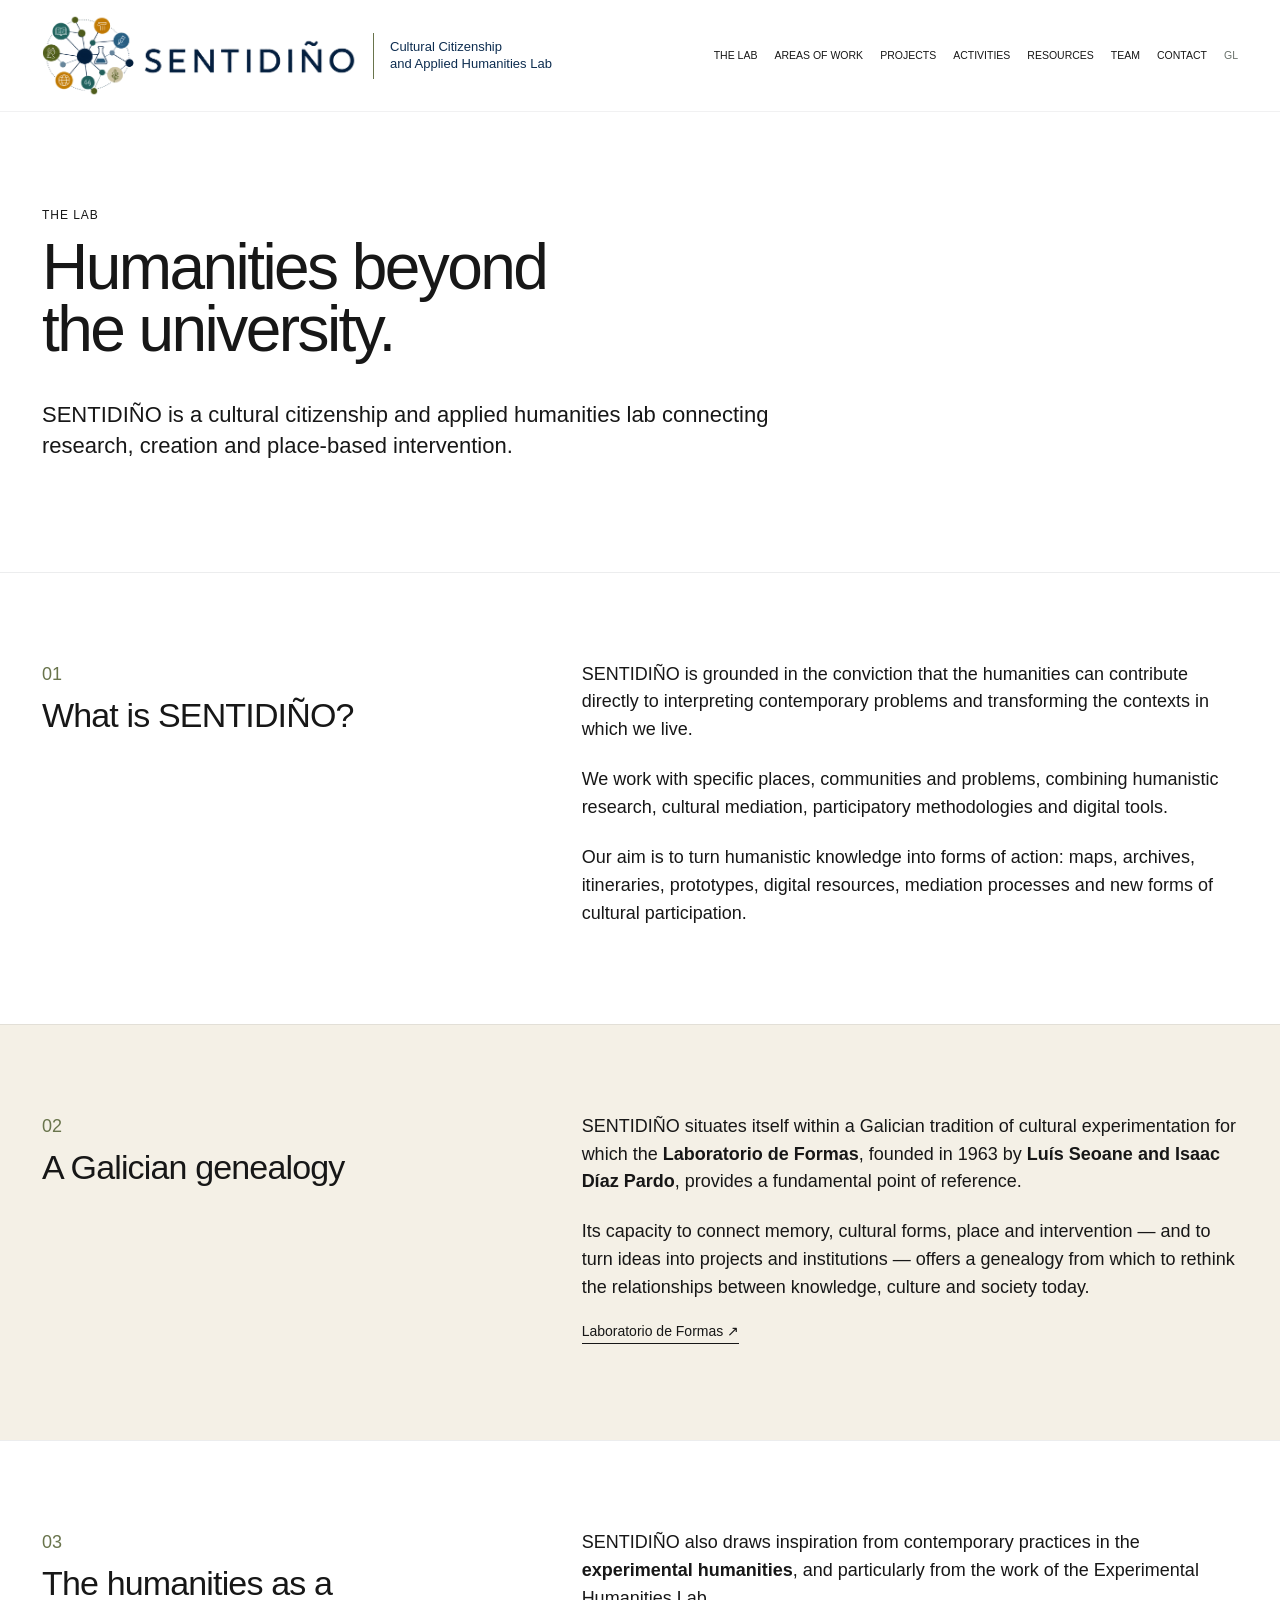
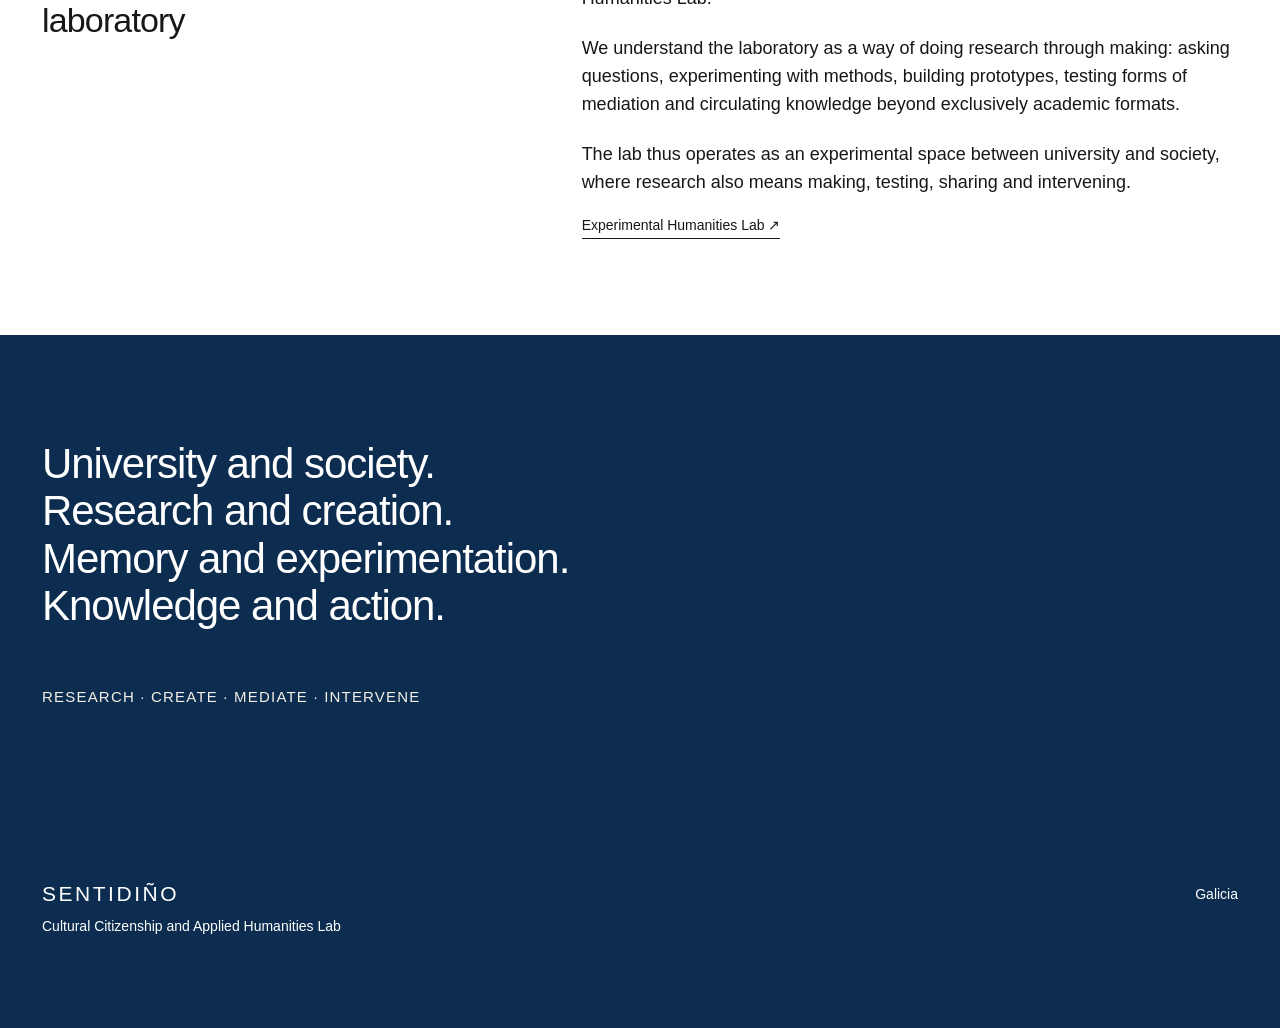
==== commit 6bd236b1: "Update index.html" ====
--- a/en/index.html
+++ b/en/index.html
@@ -31,10 +31,6 @@
 
 <body>
 
-  <!-- =====================================================
-       HEADER
-       ===================================================== -->
-
   <header class="site-header">
 
     <div class="header-inner">
@@ -47,7 +43,7 @@
 
         <img
           class="brand-logo"
-          src="../../assets/images/Logo_SENTIDINO_marca_tight.png"
+          src="../../assets/images/Logo_SENTIDINO_marca_final.png"
           alt="SENTIDIÑO"
         >
 
@@ -62,7 +58,6 @@
         </span>
 
       </a>
-
 
       <nav
         class="main-nav"
@@ -112,16 +107,10 @@
   </header>
 
 
-  <!-- =====================================================
-       CONTENT
-       ===================================================== -->
-
   <main class="lab-page">
 
 
-    <!-- ===================================================
-         INTRODUCTION
-         =================================================== -->
+    <!-- INTRODUCTION -->
 
     <section class="lab-page-intro">
 
@@ -142,9 +131,7 @@
     </section>
 
 
-    <!-- ===================================================
-         01 — WHAT IS SENTIDIÑO?
-         =================================================== -->
+    <!-- 01 — WHAT IS SENTIDIÑO? -->
 
     <section class="lab-text-section">
 
@@ -160,7 +147,6 @@
 
       </div>
 
-
       <div class="lab-text-content">
 
         <p>
@@ -186,9 +172,7 @@
     </section>
 
 
-    <!-- ===================================================
-         02 — A GALICIAN GENEALOGY
-         =================================================== -->
+    <!-- 02 — A GALICIAN GENEALOGY -->
 
     <section class="lab-text-section lab-text-tinted">
 
@@ -203,7 +187,6 @@
         </h2>
 
       </div>
-
 
       <div class="lab-text-content">
 
@@ -235,9 +218,7 @@
     </section>
 
 
-    <!-- ===================================================
-         03 — THE HUMANITIES AS A LABORATORY
-         =================================================== -->
+    <!-- 03 — THE HUMANITIES AS A LABORATORY -->
 
     <section class="lab-text-section">
 
@@ -252,7 +233,6 @@
         </h2>
 
       </div>
-
 
       <div class="lab-text-content">
 
@@ -289,9 +269,7 @@
     </section>
 
 
-    <!-- ===================================================
-         CLOSING / MANIFESTO
-         =================================================== -->
+    <!-- CLOSING -->
 
     <section class="lab-manifesto">
 
@@ -311,10 +289,6 @@
   </main>
 
 
-  <!-- =====================================================
-       FOOTER
-       ===================================================== -->
-
   <footer class="site-footer">
 
     <div>
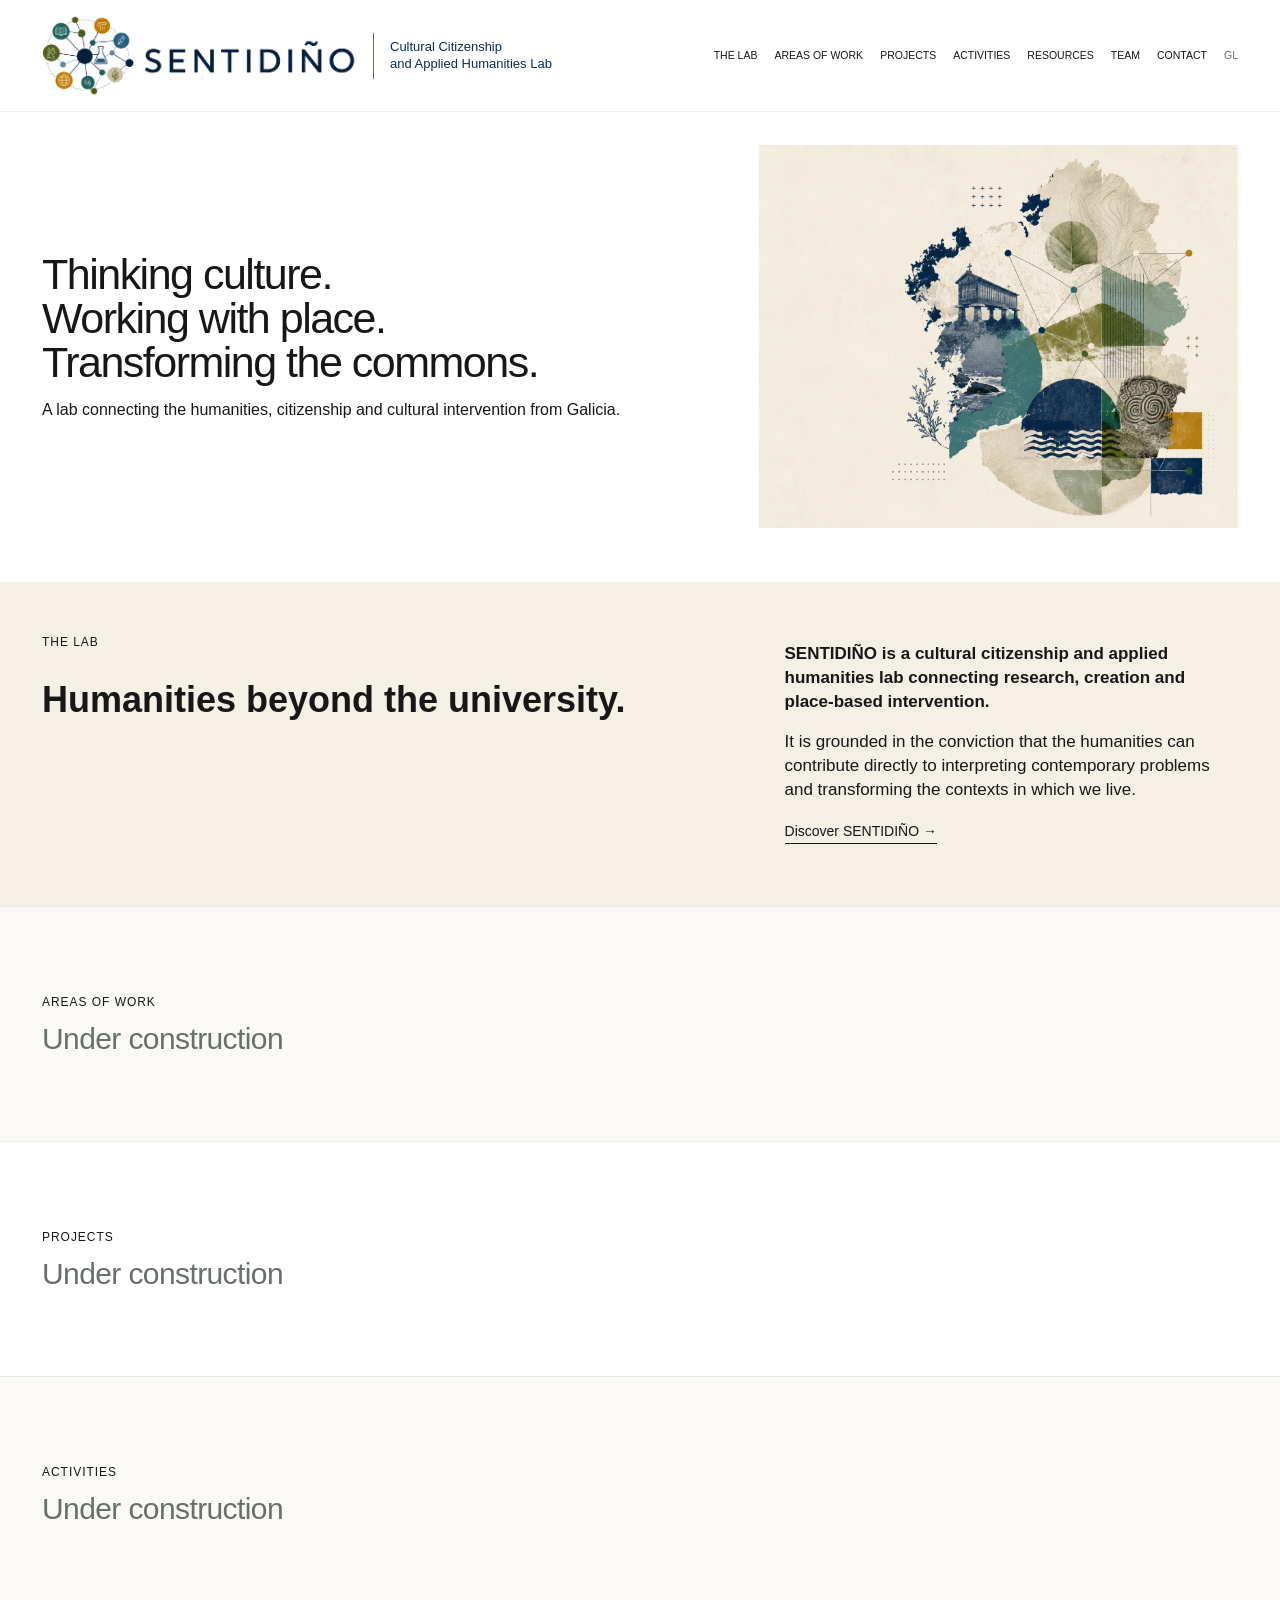
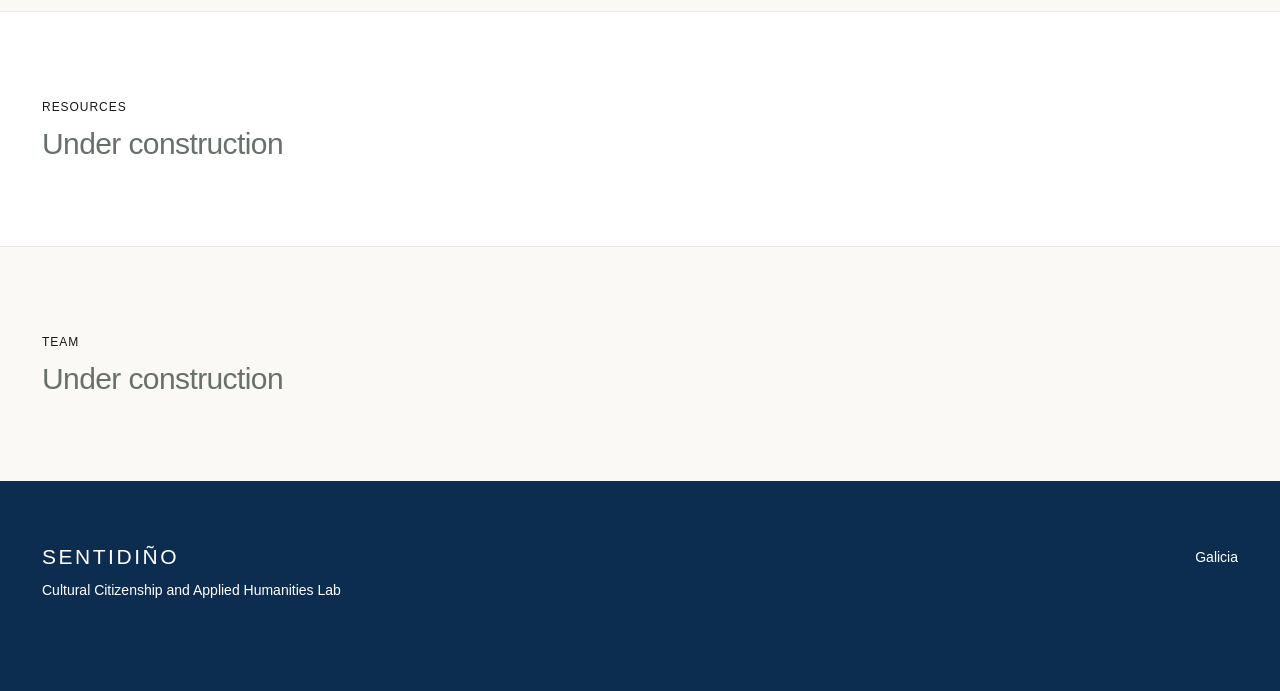
==== commit 6442ea3d: "Update index.html" ====
--- a/en/index.html
+++ b/en/index.html
@@ -5,31 +5,42 @@
   <meta charset="UTF-8">
   <meta name="viewport" content="width=device-width, initial-scale=1.0">
 
-  <title>The Lab | SENTIDIÑO</title>
+  <title>SENTIDIÑO | Cultural Citizenship and Applied Humanities Lab</title>
 
   <meta
     name="description"
-    content="Discover SENTIDIÑO, Cultural Citizenship and Applied Humanities Lab."
-  >
-
-  <link rel="canonical" href="https://sentidinholab.github.io/en/lab/">
+    content="SENTIDIÑO is a cultural citizenship and applied humanities lab connecting research, creation and place-based intervention."
+  >
+
+  <link
+    rel="canonical"
+    href="https://sentidinholab.github.io/en/"
+  >
 
   <link
     rel="alternate"
     hreflang="gl"
-    href="https://sentidinholab.github.io/laboratorio/"
+    href="https://sentidinholab.github.io/"
   >
 
   <link
     rel="alternate"
     hreflang="en"
-    href="https://sentidinholab.github.io/en/lab/"
-  >
-
-  <link rel="stylesheet" href="../../styles.css">
+    href="https://sentidinholab.github.io/en/"
+  >
+
+  <link
+    rel="stylesheet"
+    href="../styles.css"
+  >
 </head>
 
+
 <body>
+
+  <!-- =====================================================
+       HEADER
+       ===================================================== -->
 
   <header class="site-header">
 
@@ -37,13 +48,13 @@
 
       <a
         class="brand"
-        href="../../en/"
+        href="./"
         aria-label="SENTIDIÑO — Home"
       >
 
         <img
           class="brand-logo"
-          src="../../assets/images/Logo_SENTIDINO_marca_final.png"
+          src="../assets/images/Logo_SENTIDINO_marca_final.png"
           alt="SENTIDIÑO"
         >
 
@@ -59,43 +70,44 @@
 
       </a>
 
+
       <nav
         class="main-nav"
         aria-label="Main navigation"
       >
 
-        <a href="../../en/#laboratory">
+        <a href="lab/">
           THE LAB
         </a>
 
-        <a href="../../en/#work">
+        <a href="#work">
           AREAS OF WORK
         </a>
 
-        <a href="../../en/#projects">
+        <a href="#projects">
           PROJECTS
         </a>
 
-        <a href="../../en/#activities">
+        <a href="#activities">
           ACTIVITIES
         </a>
 
-        <a href="../../en/#resources">
+        <a href="#resources">
           RESOURCES
         </a>
 
-        <a href="../../en/#team">
+        <a href="#team">
           TEAM
         </a>
 
-        <a href="../../en/#contact">
+        <a href="#contact">
           CONTACT
         </a>
 
         <a
-          href="../../laboratorio/"
+          href="../"
           class="language"
-          aria-label="Versión en galego"
+          aria-label="Galician version"
         >
           GL
         </a>
@@ -107,110 +119,100 @@
   </header>
 
 
-  <main class="lab-page">
-
-
-    <!-- INTRODUCTION -->
-
-    <section class="lab-page-intro">
-
-      <p class="eyebrow">
-        THE LAB
-      </p>
-
-      <h1>
-        Humanities beyond<br>
-        the university.
-      </h1>
-
-      <p class="lab-lead">
-        SENTIDIÑO is a cultural citizenship and applied humanities lab
-        connecting research, creation and place-based intervention.
-      </p>
-
-    </section>
-
-
-    <!-- 01 — WHAT IS SENTIDIÑO? -->
-
-    <section class="lab-text-section">
-
-      <div class="lab-text-label">
-
-        <span>
-          01
-        </span>
+  <!-- =====================================================
+       MAIN
+       ===================================================== -->
+
+  <main>
+
+
+    <!-- ===================================================
+         HERO
+         =================================================== -->
+
+    <section class="hero">
+
+      <div class="hero-text">
+
+        <h1>
+
+          <span class="hero-line">
+            Thinking culture.
+          </span>
+
+          <span class="hero-line">
+            Working with place.
+          </span>
+
+          <span class="hero-line">
+            Transforming the commons.
+          </span>
+
+        </h1>
+
+        <p>
+          A lab connecting the humanities, citizenship and cultural
+          intervention from Galicia.
+        </p>
+
+      </div>
+
+
+      <div class="hero-visual">
+
+        <img
+          class="hero-image"
+          src="../assets/images/hero-galicia.png"
+          alt="Visual composition of Galicia connecting culture, place and heritage"
+        >
+
+      </div>
+
+    </section>
+
+
+    <!-- ===================================================
+         THE LAB
+         =================================================== -->
+
+    <section
+      class="laboratory-section"
+      id="laboratory"
+    >
+
+      <div class="section-heading">
+
+        <p class="eyebrow">
+          THE LAB
+        </p>
 
         <h2>
-          What is SENTIDIÑO?
+          Humanities beyond the university.
         </h2>
 
       </div>
 
-      <div class="lab-text-content">
+
+      <div class="section-content">
 
         <p>
-          SENTIDIÑO is grounded in the conviction that the humanities can
-          contribute directly to interpreting contemporary problems and
-          transforming the contexts in which we live.
+          <strong>
+            SENTIDIÑO is a cultural citizenship and applied humanities lab
+            connecting research, creation and place-based intervention.
+          </strong>
         </p>
 
         <p>
-          We work with specific places, communities and problems, combining
-          humanistic research, cultural mediation, participatory methodologies
-          and digital tools.
-        </p>
-
-        <p>
-          Our aim is to turn humanistic knowledge into forms of action:
-          maps, archives, itineraries, prototypes, digital resources,
-          mediation processes and new forms of cultural participation.
-        </p>
-
-      </div>
-
-    </section>
-
-
-    <!-- 02 — A GALICIAN GENEALOGY -->
-
-    <section class="lab-text-section lab-text-tinted">
-
-      <div class="lab-text-label">
-
-        <span>
-          02
-        </span>
-
-        <h2>
-          A Galician genealogy
-        </h2>
-
-      </div>
-
-      <div class="lab-text-content">
-
-        <p>
-          SENTIDIÑO situates itself within a Galician tradition of cultural
-          experimentation for which the <strong>Laboratorio de Formas</strong>,
-          founded in 1963 by <strong>Luís Seoane and Isaac Díaz Pardo</strong>,
-          provides a fundamental point of reference.
-        </p>
-
-        <p>
-          Its capacity to connect memory, cultural forms, place and
-          intervention — and to turn ideas into projects and institutions —
-          offers a genealogy from which to rethink the relationships between
-          knowledge, culture and society today.
+          It is grounded in the conviction that the humanities can contribute
+          directly to interpreting contemporary problems and transforming the
+          contexts in which we live.
         </p>
 
         <a
           class="text-link"
-          href="https://www.isaacdiazpardo.gal/gl/laboratorio-de-formas"
-          target="_blank"
-          rel="noopener noreferrer"
+          href="lab/"
         >
-          Laboratorio de Formas ↗
+          Discover SENTIDIÑO →
         </a>
 
       </div>
@@ -218,78 +220,116 @@
     </section>
 
 
-    <!-- 03 — THE HUMANITIES AS A LABORATORY -->
-
-    <section class="lab-text-section">
-
-      <div class="lab-text-label">
-
-        <span>
-          03
-        </span>
-
-        <h2>
-          The humanities as a laboratory
-        </h2>
-
-      </div>
-
-      <div class="lab-text-content">
-
-        <p>
-          SENTIDIÑO also draws inspiration from contemporary practices in the
-          <strong>experimental humanities</strong>, and particularly from the
-          work of the Experimental Humanities Lab.
-        </p>
-
-        <p>
-          We understand the laboratory as a way of doing research through
-          making: asking questions, experimenting with methods, building
-          prototypes, testing forms of mediation and circulating knowledge
-          beyond exclusively academic formats.
-        </p>
-
-        <p>
-          The lab thus operates as an experimental space between university
-          and society, where research also means making, testing, sharing
-          and intervening.
-        </p>
-
-        <a
-          class="text-link"
-          href="https://experimentalhumanities.com/"
-          target="_blank"
-          rel="noopener noreferrer"
-        >
-          Experimental Humanities Lab ↗
-        </a>
-
-      </div>
-
-    </section>
-
-
-    <!-- CLOSING -->
-
-    <section class="lab-manifesto">
-
-      <p>
-        University and society.<br>
-        Research and creation.<br>
-        Memory and experimentation.<br>
-        Knowledge and action.
-      </p>
-
-      <strong>
-        Research · Create · Mediate · Intervene
-      </strong>
+    <!-- ===================================================
+         AREAS OF WORK
+         =================================================== -->
+
+    <section
+      class="placeholder-section"
+      id="work"
+    >
+
+      <p class="eyebrow">
+        AREAS OF WORK
+      </p>
+
+      <h2 class="construction-title">
+        Under construction
+      </h2>
+
+    </section>
+
+
+    <!-- ===================================================
+         PROJECTS
+         =================================================== -->
+
+    <section
+      class="placeholder-section"
+      id="projects"
+    >
+
+      <p class="eyebrow">
+        PROJECTS
+      </p>
+
+      <h2 class="construction-title">
+        Under construction
+      </h2>
+
+    </section>
+
+
+    <!-- ===================================================
+         ACTIVITIES
+         =================================================== -->
+
+    <section
+      class="placeholder-section"
+      id="activities"
+    >
+
+      <p class="eyebrow">
+        ACTIVITIES
+      </p>
+
+      <h2 class="construction-title">
+        Under construction
+      </h2>
+
+    </section>
+
+
+    <!-- ===================================================
+         RESOURCES
+         =================================================== -->
+
+    <section
+      class="placeholder-section"
+      id="resources"
+    >
+
+      <p class="eyebrow">
+        RESOURCES
+      </p>
+
+      <h2 class="construction-title">
+        Under construction
+      </h2>
+
+    </section>
+
+
+    <!-- ===================================================
+         TEAM
+         =================================================== -->
+
+    <section
+      class="placeholder-section"
+      id="team"
+    >
+
+      <p class="eyebrow">
+        TEAM
+      </p>
+
+      <h2 class="construction-title">
+        Under construction
+      </h2>
 
     </section>
 
   </main>
 
 
-  <footer class="site-footer">
+  <!-- =====================================================
+       FOOTER / CONTACT
+       ===================================================== -->
+
+  <footer
+    class="site-footer"
+    id="contact"
+  >
 
     <div>
 
@@ -303,6 +343,7 @@
 
     </div>
 
+
     <div>
 
       <p>
